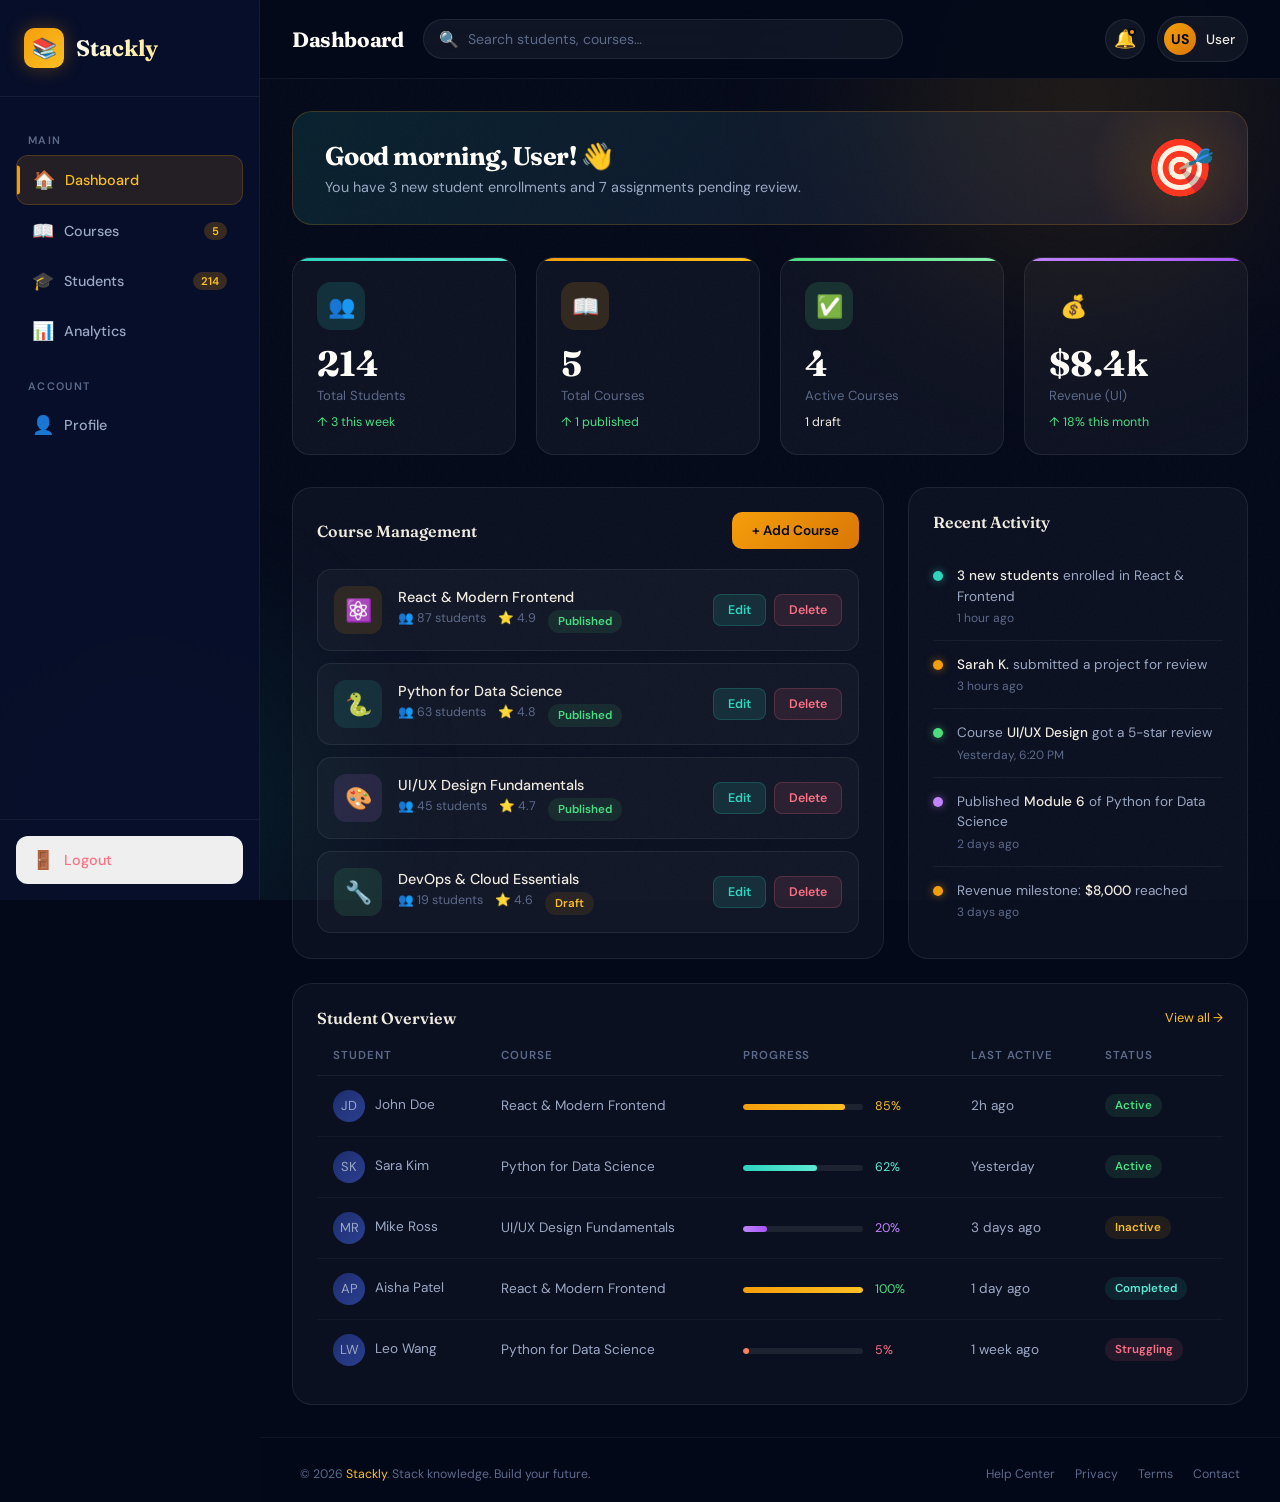
==== dashboard-instructor.html @ 9a988c2f "first commit" ====
<!DOCTYPE html>
<html lang="en">
<head>
  <meta charset="UTF-8" />
  <meta name="viewport" content="width=device-width, initial-scale=1.0" />
  <title>Stackly — Instructor Dashboard</title>
  <link rel="stylesheet" href="style.css" />
</head>
<body>

<div class="blob-container">
  <div class="blob blob-1"></div>
  <div class="blob blob-2"></div>
</div>
<div class="noise-overlay"></div>

<div class="dashboard">

  <div class="sidebar-overlay" id="sidebarOverlay"></div>

  <!-- Sidebar -->
  <aside class="sidebar" id="sidebar">
    <div class="sidebar-brand">
      <div class="sidebar-logo">📚</div>
      <span class="sidebar-brand-name">Stackly</span>
    </div>

    <nav class="sidebar-nav">
      <div class="nav-section-label">Main</div>
      <div class="nav-item active" data-section="overview">
        <span class="nav-icon">🏠</span>
        Dashboard
      </div>
      <div class="nav-item" data-section="courses">
        <span class="nav-icon">📖</span>
        Courses
        <span class="nav-badge">5</span>
      </div>
      <div class="nav-item" data-section="students">
        <span class="nav-icon">🎓</span>
        Students
        <span class="nav-badge">214</span>
      </div>
      <div class="nav-item" data-section="analytics">
        <span class="nav-icon">📊</span>
        Analytics
      </div>

      <div class="nav-section-label" style="margin-top:24px;">Account</div>
      <div class="nav-item" data-section="profile">
        <span class="nav-icon">👤</span>
        Profile
      </div>
    </nav>

    <div class="sidebar-footer">
      <button class="nav-logout" id="logoutBtn">
        <span class="nav-icon">🚪</span>
        Logout
      </button>
    </div>
  </aside>

  <!-- Main Content -->
  <div class="main-content">

    <!-- Top Bar -->
    <header class="topbar">
      <button class="hamburger" id="hamburger" aria-label="Toggle sidebar">
        <span></span><span></span><span></span>
      </button>
      <h1 class="topbar-title" id="pageTitle">Dashboard</h1>
      <div class="search-bar">
        <span class="search-icon">🔍</span>
        <input type="text" placeholder="Search students, courses…" />
      </div>
      <div class="topbar-actions">
        <button class="notif-btn" title="Notifications">
          🔔
          <span class="notif-dot"></span>
        </button>
        <div class="user-chip">
          <div class="user-avatar" id="userAvatarTop">DR</div>
          <span class="user-name" id="userNameTop">Dr. Rivera</span>
        </div>
      </div>
    </header>

    <!-- ================================================
         OVERVIEW SECTION
         ================================================ -->
    <main class="page-content" id="sectionOverview">

      <div class="welcome-banner fade-in-up" style="background: linear-gradient(135deg,rgba(45,212,191,.12),rgba(192,132,252,.08));">
        <div class="welcome-text">
          <h2 id="welcomeHeading">Welcome back, Dr. Rivera! 🧑‍🏫</h2>
          <p>You have 3 new student enrollments and 7 assignments pending review.</p>
        </div>
        <div class="welcome-emoji">🎯</div>
      </div>

      <div class="stats-grid">
        <div class="stat-card teal fade-in-up stagger-1">
          <div class="stat-icon">👥</div>
          <div class="stat-value">214</div>
          <div class="stat-label">Total Students</div>
          <div class="stat-delta delta-up">↑ 3 this week</div>
        </div>
        <div class="stat-card amber fade-in-up stagger-2">
          <div class="stat-icon">📖</div>
          <div class="stat-value">5</div>
          <div class="stat-label">Total Courses</div>
          <div class="stat-delta delta-up">↑ 1 published</div>
        </div>
        <div class="stat-card green fade-in-up stagger-3">
          <div class="stat-icon">✅</div>
          <div class="stat-value">4</div>
          <div class="stat-label">Active Courses</div>
          <div class="stat-delta">1 draft</div>
        </div>
        <div class="stat-card purple fade-in-up stagger-4">
          <div class="stat-icon">💰</div>
          <div class="stat-value">$8.4k</div>
          <div class="stat-label">Revenue (UI)</div>
          <div class="stat-delta delta-up">↑ 18% this month</div>
        </div>
      </div>

      <!-- Course Management + Activity -->
      <div class="section-grid">
        <div class="card fade-in-up stagger-2">
          <div class="card-header">
            <span class="card-title">Course Management</span>
            <button class="btn-add-course" onclick="showToast('Course creator would open here!')">
              + Add Course
            </button>
          </div>
          <div class="course-mgmt-list">
            <div class="course-mgmt-item">
              <div class="course-thumb" style="background:rgba(245,158,11,.12);width:48px;height:48px;border-radius:12px;display:flex;align-items:center;justify-content:center;font-size:22px;flex-shrink:0;">⚛️</div>
              <div class="course-mgmt-info">
                <div class="course-mgmt-name">React & Modern Frontend</div>
                <div class="course-mgmt-meta">
                  <span>👥 87 students</span>
                  <span>⭐ 4.9</span>
                  <span><span class="status-badge badge-green">Published</span></span>
                </div>
              </div>
              <div class="course-mgmt-actions">
                <button class="btn-sm btn-edit" onclick="showToast('Editing React & Modern Frontend…')">Edit</button>
                <button class="btn-sm btn-delete" onclick="showToast('Delete confirmation would appear here.')">Delete</button>
              </div>
            </div>
            <div class="course-mgmt-item">
              <div class="course-thumb" style="background:rgba(45,212,191,.12);width:48px;height:48px;border-radius:12px;display:flex;align-items:center;justify-content:center;font-size:22px;flex-shrink:0;">🐍</div>
              <div class="course-mgmt-info">
                <div class="course-mgmt-name">Python for Data Science</div>
                <div class="course-mgmt-meta">
                  <span>👥 63 students</span>
                  <span>⭐ 4.8</span>
                  <span><span class="status-badge badge-green">Published</span></span>
                </div>
              </div>
              <div class="course-mgmt-actions">
                <button class="btn-sm btn-edit" onclick="showToast('Editing Python for Data Science…')">Edit</button>
                <button class="btn-sm btn-delete" onclick="showToast('Delete confirmation would appear here.')">Delete</button>
              </div>
            </div>
            <div class="course-mgmt-item">
              <div class="course-thumb" style="background:rgba(192,132,252,.12);width:48px;height:48px;border-radius:12px;display:flex;align-items:center;justify-content:center;font-size:22px;flex-shrink:0;">🎨</div>
              <div class="course-mgmt-info">
                <div class="course-mgmt-name">UI/UX Design Fundamentals</div>
                <div class="course-mgmt-meta">
                  <span>👥 45 students</span>
                  <span>⭐ 4.7</span>
                  <span><span class="status-badge badge-green">Published</span></span>
                </div>
              </div>
              <div class="course-mgmt-actions">
                <button class="btn-sm btn-edit" onclick="showToast('Editing UI/UX Design Fundamentals…')">Edit</button>
                <button class="btn-sm btn-delete" onclick="showToast('Delete confirmation would appear here.')">Delete</button>
              </div>
            </div>
            <div class="course-mgmt-item">
              <div class="course-thumb" style="background:rgba(74,222,128,.12);width:48px;height:48px;border-radius:12px;display:flex;align-items:center;justify-content:center;font-size:22px;flex-shrink:0;">🔧</div>
              <div class="course-mgmt-info">
                <div class="course-mgmt-name">DevOps & Cloud Essentials</div>
                <div class="course-mgmt-meta">
                  <span>👥 19 students</span>
                  <span>⭐ 4.6</span>
                  <span><span class="status-badge badge-amber">Draft</span></span>
                </div>
              </div>
              <div class="course-mgmt-actions">
                <button class="btn-sm btn-edit" onclick="showToast('Editing DevOps & Cloud Essentials…')">Edit</button>
                <button class="btn-sm btn-delete" onclick="showToast('Delete confirmation would appear here.')">Delete</button>
              </div>
            </div>
          </div>
        </div>

        <!-- Activity -->
        <div class="card fade-in-up stagger-3">
          <div class="card-header"><span class="card-title">Recent Activity</span></div>
          <div class="activity-list">
            <div class="activity-item">
              <div class="activity-dot dot-teal"></div>
              <div class="activity-body">
                <div class="activity-text"><strong>3 new students</strong> enrolled in React & Frontend</div>
                <div class="activity-time">1 hour ago</div>
              </div>
            </div>
            <div class="activity-item">
              <div class="activity-dot dot-amber"></div>
              <div class="activity-body">
                <div class="activity-text"><strong>Sarah K.</strong> submitted a project for review</div>
                <div class="activity-time">3 hours ago</div>
              </div>
            </div>
            <div class="activity-item">
              <div class="activity-dot dot-green"></div>
              <div class="activity-body">
                <div class="activity-text">Course <strong>UI/UX Design</strong> got a 5-star review</div>
                <div class="activity-time">Yesterday, 6:20 PM</div>
              </div>
            </div>
            <div class="activity-item">
              <div class="activity-dot dot-purple"></div>
              <div class="activity-body">
                <div class="activity-text">Published <strong>Module 6</strong> of Python for Data Science</div>
                <div class="activity-time">2 days ago</div>
              </div>
            </div>
            <div class="activity-item">
              <div class="activity-dot dot-amber"></div>
              <div class="activity-body">
                <div class="activity-text">Revenue milestone: <strong>$8,000</strong> reached</div>
                <div class="activity-time">3 days ago</div>
              </div>
            </div>
          </div>
        </div>
      </div>

      <!-- Student Overview -->
      <div class="card fade-in-up stagger-4">
        <div class="card-header">
          <span class="card-title">Student Overview</span>
          <span class="card-action" onclick="switchSection('students')">View all →</span>
        </div>
        <table class="data-table">
          <thead>
            <tr>
              <th>Student</th>
              <th>Course</th>
              <th>Progress</th>
              <th>Last Active</th>
              <th>Status</th>
            </tr>
          </thead>
          <tbody>
            <tr>
              <td><span class="student-avatar">JD</span>John Doe</td>
              <td>React & Modern Frontend</td>
              <td>
                <div class="progress-track" style="width:120px;height:6px;display:inline-block;vertical-align:middle;">
                  <div class="progress-fill fill-amber" style="width:85%"></div>
                </div>
                <span style="margin-left:8px;font-size:.78rem;color:var(--amber-300)">85%</span>
              </td>
              <td>2h ago</td>
              <td><span class="status-badge badge-green">Active</span></td>
            </tr>
            <tr>
              <td><span class="student-avatar">SK</span>Sara Kim</td>
              <td>Python for Data Science</td>
              <td>
                <div class="progress-track" style="width:120px;height:6px;display:inline-block;vertical-align:middle;">
                  <div class="progress-fill fill-teal" style="width:62%"></div>
                </div>
                <span style="margin-left:8px;font-size:.78rem;color:var(--teal-300)">62%</span>
              </td>
              <td>Yesterday</td>
              <td><span class="status-badge badge-green">Active</span></td>
            </tr>
            <tr>
              <td><span class="student-avatar">MR</span>Mike Ross</td>
              <td>UI/UX Design Fundamentals</td>
              <td>
                <div class="progress-track" style="width:120px;height:6px;display:inline-block;vertical-align:middle;">
                  <div class="progress-fill fill-purple" style="width:20%"></div>
                </div>
                <span style="margin-left:8px;font-size:.78rem;color:var(--purple-400)">20%</span>
              </td>
              <td>3 days ago</td>
              <td><span class="status-badge badge-amber">Inactive</span></td>
            </tr>
            <tr>
              <td><span class="student-avatar">AP</span>Aisha Patel</td>
              <td>React & Modern Frontend</td>
              <td>
                <div class="progress-track" style="width:120px;height:6px;display:inline-block;vertical-align:middle;">
                  <div class="progress-fill fill-amber" style="width:100%"></div>
                </div>
                <span style="margin-left:8px;font-size:.78rem;color:var(--green-400)">100%</span>
              </td>
              <td>1 day ago</td>
              <td><span class="status-badge badge-teal">Completed</span></td>
            </tr>
            <tr>
              <td><span class="student-avatar">LW</span>Leo Wang</td>
              <td>Python for Data Science</td>
              <td>
                <div class="progress-track" style="width:120px;height:6px;display:inline-block;vertical-align:middle;">
                  <div class="progress-fill fill-rose" style="width:5%"></div>
                </div>
                <span style="margin-left:8px;font-size:.78rem;color:var(--rose-400)">5%</span>
              </td>
              <td>1 week ago</td>
              <td><span class="status-badge badge-rose">Struggling</span></td>
            </tr>
          </tbody>
        </table>
      </div>
    </main>

    <!-- ================================================
         COURSES SECTION
         ================================================ -->
    <main class="page-content hidden" id="sectionCourses">
      <div class="welcome-banner fade-in-up">
        <div class="welcome-text">
          <h2>Course Management</h2>
          <p>Create, manage, and track all your published and draft courses.</p>
        </div>
        <button class="btn-add-course" style="flex-shrink:0;" onclick="showToast('Course creator would open here!')">
          + Add Course
        </button>
      </div>

      <div class="card fade-in-up">
        <div class="card-header">
          <span class="card-title">All Courses</span>
          <span class="status-badge badge-teal">5 total</span>
        </div>
        <div class="course-mgmt-list">
          <div class="course-mgmt-item">
            <div class="course-thumb" style="background:rgba(245,158,11,.12);width:52px;height:52px;border-radius:12px;display:flex;align-items:center;justify-content:center;font-size:24px;flex-shrink:0;">⚛️</div>
            <div class="course-mgmt-info">
              <div class="course-mgmt-name">React & Modern Frontend</div>
              <div class="course-mgmt-meta">
                <span>👥 87 students</span>
                <span>📝 10 modules</span>
                <span>⭐ 4.9</span>
                <span><span class="status-badge badge-green">Published</span></span>
              </div>
            </div>
            <div class="course-mgmt-actions">
              <button class="btn-sm btn-edit" onclick="showToast('Editing React & Modern Frontend…')">Edit</button>
              <button class="btn-sm btn-delete" onclick="showToast('Delete confirmation would appear here.')">Delete</button>
            </div>
          </div>
          <div class="course-mgmt-item">
            <div class="course-thumb" style="background:rgba(45,212,191,.12);width:52px;height:52px;border-radius:12px;display:flex;align-items:center;justify-content:center;font-size:24px;flex-shrink:0;">🐍</div>
            <div class="course-mgmt-info">
              <div class="course-mgmt-name">Python for Data Science</div>
              <div class="course-mgmt-meta">
                <span>👥 63 students</span>
                <span>📝 12 modules</span>
                <span>⭐ 4.8</span>
                <span><span class="status-badge badge-green">Published</span></span>
              </div>
            </div>
            <div class="course-mgmt-actions">
              <button class="btn-sm btn-edit" onclick="showToast('Editing Python for Data Science…')">Edit</button>
              <button class="btn-sm btn-delete" onclick="showToast('Delete confirmation would appear here.')">Delete</button>
            </div>
          </div>
          <div class="course-mgmt-item">
            <div class="course-thumb" style="background:rgba(192,132,252,.12);width:52px;height:52px;border-radius:12px;display:flex;align-items:center;justify-content:center;font-size:24px;flex-shrink:0;">🎨</div>
            <div class="course-mgmt-info">
              <div class="course-mgmt-name">UI/UX Design Fundamentals</div>
              <div class="course-mgmt-meta">
                <span>👥 45 students</span>
                <span>📝 8 modules</span>
                <span>⭐ 4.7</span>
                <span><span class="status-badge badge-green">Published</span></span>
              </div>
            </div>
            <div class="course-mgmt-actions">
              <button class="btn-sm btn-edit" onclick="showToast('Editing UI/UX Design Fundamentals…')">Edit</button>
              <button class="btn-sm btn-delete" onclick="showToast('Delete confirmation would appear here.')">Delete</button>
            </div>
          </div>
          <div class="course-mgmt-item">
            <div class="course-thumb" style="background:rgba(74,222,128,.12);width:52px;height:52px;border-radius:12px;display:flex;align-items:center;justify-content:center;font-size:24px;flex-shrink:0;">🔧</div>
            <div class="course-mgmt-info">
              <div class="course-mgmt-name">DevOps & Cloud Essentials</div>
              <div class="course-mgmt-meta">
                <span>👥 19 students</span>
                <span>📝 9 modules</span>
                <span>⭐ 4.6</span>
                <span><span class="status-badge badge-amber">Draft</span></span>
              </div>
            </div>
            <div class="course-mgmt-actions">
              <button class="btn-sm btn-edit" onclick="showToast('Editing DevOps & Cloud Essentials…')">Edit</button>
              <button class="btn-sm btn-delete" onclick="showToast('Delete confirmation would appear here.')">Delete</button>
            </div>
          </div>
          <div class="course-mgmt-item">
            <div class="course-thumb" style="background:rgba(251,113,133,.12);width:52px;height:52px;border-radius:12px;display:flex;align-items:center;justify-content:center;font-size:24px;flex-shrink:0;">🧠</div>
            <div class="course-mgmt-info">
              <div class="course-mgmt-name">Machine Learning A–Z</div>
              <div class="course-mgmt-meta">
                <span>👥 0 students</span>
                <span>📝 0/15 modules</span>
                <span>⭐ —</span>
                <span><span class="status-badge badge-rose">Draft</span></span>
              </div>
            </div>
            <div class="course-mgmt-actions">
              <button class="btn-sm btn-edit" onclick="showToast('Editing Machine Learning A–Z…')">Edit</button>
              <button class="btn-sm btn-delete" onclick="showToast('Delete confirmation would appear here.')">Delete</button>
            </div>
          </div>
        </div>
      </div>
    </main>

    <!-- ================================================
         STUDENTS SECTION
         ================================================ -->
    <main class="page-content hidden" id="sectionStudents">
      <div class="welcome-banner fade-in-up" style="background: linear-gradient(135deg,rgba(45,212,191,.12),rgba(74,222,128,.08));">
        <div class="welcome-text">
          <h2>Students</h2>
          <p>214 students enrolled across your 5 courses. 3 new this week.</p>
        </div>
        <div class="welcome-emoji">🎓</div>
      </div>

      <div class="stats-grid" style="margin-bottom:24px;">
        <div class="stat-card teal fade-in-up stagger-1">
          <div class="stat-icon">👥</div>
          <div class="stat-value">214</div>
          <div class="stat-label">Total Enrolled</div>
        </div>
        <div class="stat-card green fade-in-up stagger-2">
          <div class="stat-icon">✅</div>
          <div class="stat-value">38</div>
          <div class="stat-label">Completed a Course</div>
        </div>
        <div class="stat-card amber fade-in-up stagger-3">
          <div class="stat-icon">⚡</div>
          <div class="stat-value">156</div>
          <div class="stat-label">Active This Week</div>
        </div>
        <div class="stat-card purple fade-in-up stagger-4">
          <div class="stat-icon">⚠️</div>
          <div class="stat-value">20</div>
          <div class="stat-label">Need Attention</div>
        </div>
      </div>

      <div class="card fade-in-up">
        <div class="card-header">
          <span class="card-title">All Students</span>
          <input type="text" placeholder="🔍 Search students…" style="padding:8px 14px;background:rgba(255,255,255,.05);border:1px solid rgba(255,255,255,.08);border-radius:50px;color:var(--text-primary);font-size:.82rem;outline:none;width:200px;" />
        </div>
        <table class="data-table">
          <thead>
            <tr>
              <th>Name</th>
              <th>Email</th>
              <th>Course</th>
              <th>Progress</th>
              <th>Last Active</th>
              <th>Status</th>
            </tr>
          </thead>
          <tbody>
            <tr><td><span class="student-avatar">JD</span>John Doe</td><td style="color:var(--text-muted)">john@email.com</td><td>React & Frontend</td><td><div class="progress-track" style="width:100px;height:5px;display:inline-block;vertical-align:middle;"><div class="progress-fill fill-amber" style="width:85%"></div></div> <span style="color:var(--amber-300);font-size:.78rem">85%</span></td><td>2h ago</td><td><span class="status-badge badge-green">Active</span></td></tr>
            <tr><td><span class="student-avatar">SK</span>Sara Kim</td><td style="color:var(--text-muted)">sara@email.com</td><td>Python DS</td><td><div class="progress-track" style="width:100px;height:5px;display:inline-block;vertical-align:middle;"><div class="progress-fill fill-teal" style="width:62%"></div></div> <span style="color:var(--teal-300);font-size:.78rem">62%</span></td><td>Yesterday</td><td><span class="status-badge badge-green">Active</span></td></tr>
            <tr><td><span class="student-avatar">MR</span>Mike Ross</td><td style="color:var(--text-muted)">mike@email.com</td><td>UI/UX Design</td><td><div class="progress-track" style="width:100px;height:5px;display:inline-block;vertical-align:middle;"><div class="progress-fill fill-purple" style="width:20%"></div></div> <span style="color:var(--purple-400);font-size:.78rem">20%</span></td><td>3 days ago</td><td><span class="status-badge badge-amber">Inactive</span></td></tr>
            <tr><td><span class="student-avatar">AP</span>Aisha Patel</td><td style="color:var(--text-muted)">aisha@email.com</td><td>React & Frontend</td><td><div class="progress-track" style="width:100px;height:5px;display:inline-block;vertical-align:middle;"><div class="progress-fill fill-amber" style="width:100%"></div></div> <span style="color:var(--green-400);font-size:.78rem">100%</span></td><td>1 day ago</td><td><span class="status-badge badge-teal">Completed</span></td></tr>
            <tr><td><span class="student-avatar">LW</span>Leo Wang</td><td style="color:var(--text-muted)">leo@email.com</td><td>Python DS</td><td><div class="progress-track" style="width:100px;height:5px;display:inline-block;vertical-align:middle;"><div class="progress-fill fill-rose" style="width:5%"></div></div> <span style="color:var(--rose-400);font-size:.78rem">5%</span></td><td>1 week ago</td><td><span class="status-badge badge-rose">Struggling</span></td></tr>
            <tr><td><span class="student-avatar">FN</span>Fatima N.</td><td style="color:var(--text-muted)">fatima@email.com</td><td>UI/UX Design</td><td><div class="progress-track" style="width:100px;height:5px;display:inline-block;vertical-align:middle;"><div class="progress-fill fill-purple" style="width:75%"></div></div> <span style="color:var(--purple-400);font-size:.78rem">75%</span></td><td>5h ago</td><td><span class="status-badge badge-green">Active</span></td></tr>
            <tr><td><span class="student-avatar">CB</span>Carlos B.</td><td style="color:var(--text-muted)">carlos@email.com</td><td>React & Frontend</td><td><div class="progress-track" style="width:100px;height:5px;display:inline-block;vertical-align:middle;"><div class="progress-fill fill-amber" style="width:48%"></div></div> <span style="color:var(--amber-300);font-size:.78rem">48%</span></td><td>2 days ago</td><td><span class="status-badge badge-amber">Inactive</span></td></tr>
          </tbody>
        </table>
      </div>
    </main>

    <!-- ================================================
         ANALYTICS SECTION
         ================================================ -->
    <main class="page-content hidden" id="sectionAnalytics">
      <div class="welcome-banner fade-in-up" style="background: linear-gradient(135deg,rgba(192,132,252,.12),rgba(245,158,11,.08));">
        <div class="welcome-text">
          <h2>Analytics</h2>
          <p>Track your platform performance, revenue, and engagement metrics.</p>
        </div>
        <div class="welcome-emoji">📊</div>
      </div>

      <div class="stats-grid" style="margin-bottom:24px;">
        <div class="stat-card purple fade-in-up stagger-1">
          <div class="stat-icon">💰</div>
          <div class="stat-value">$8.4k</div>
          <div class="stat-label">Total Revenue</div>
          <div class="stat-delta delta-up">↑ 18% MoM</div>
        </div>
        <div class="stat-card amber fade-in-up stagger-2">
          <div class="stat-icon">📈</div>
          <div class="stat-value">73%</div>
          <div class="stat-label">Completion Rate</div>
          <div class="stat-delta delta-up">↑ 5% vs last month</div>
        </div>
        <div class="stat-card teal fade-in-up stagger-3">
          <div class="stat-icon">⭐</div>
          <div class="stat-value">4.8</div>
          <div class="stat-label">Avg. Rating</div>
          <div class="stat-delta delta-up">↑ 0.2 points</div>
        </div>
        <div class="stat-card green fade-in-up stagger-4">
          <div class="stat-icon">🔁</div>
          <div class="stat-value">68%</div>
          <div class="stat-label">Retention Rate</div>
          <div class="stat-delta delta-up">Industry avg: 55%</div>
        </div>
      </div>

      <div class="section-grid fade-in-up stagger-2">
        <div class="card">
          <div class="card-header"><span class="card-title">Monthly Enrollments</span></div>
          <div class="chart-area" style="margin-bottom:30px;">
            <div class="chart-bar" style="height:40%;background:linear-gradient(to top,var(--amber-400),var(--amber-300));"><span class="chart-bar-label">Jan</span></div>
            <div class="chart-bar" style="height:55%;background:linear-gradient(to top,var(--teal-400),var(--teal-300));"><span class="chart-bar-label">Feb</span></div>
            <div class="chart-bar" style="height:35%;background:linear-gradient(to top,var(--amber-400),var(--amber-300));"><span class="chart-bar-label">Mar</span></div>
            <div class="chart-bar" style="height:70%;background:linear-gradient(to top,var(--purple-400),#a855f7);"><span class="chart-bar-label">Apr</span></div>
            <div class="chart-bar" style="height:80%;background:linear-gradient(to top,var(--green-400),#86efac);"><span class="chart-bar-label">May</span></div>
            <div class="chart-bar" style="height:100%;background:linear-gradient(to top,var(--amber-400),var(--amber-300));"><span class="chart-bar-label">Jun</span></div>
          </div>
        </div>

        <div class="card">
          <div class="card-header"><span class="card-title">Revenue by Course</span></div>
          <div style="display:flex;flex-direction:column;gap:14px;margin-top:4px;">
            <div>
              <div style="display:flex;justify-content:space-between;margin-bottom:5px;font-size:.82rem;">
                <span style="color:var(--text-secondary)">⚛️ React & Frontend</span>
                <span style="color:var(--amber-300)">$3,200</span>
              </div>
              <div class="progress-track" style="height:8px;"><div class="progress-fill fill-amber" style="width:82%"></div></div>
            </div>
            <div>
              <div style="display:flex;justify-content:space-between;margin-bottom:5px;font-size:.82rem;">
                <span style="color:var(--text-secondary)">🐍 Python DS</span>
                <span style="color:var(--teal-300)">$2,400</span>
              </div>
              <div class="progress-track" style="height:8px;"><div class="progress-fill fill-teal" style="width:62%"></div></div>
            </div>
            <div>
              <div style="display:flex;justify-content:space-between;margin-bottom:5px;font-size:.82rem;">
                <span style="color:var(--text-secondary)">🎨 UI/UX Design</span>
                <span style="color:var(--purple-400)">$1,700</span>
              </div>
              <div class="progress-track" style="height:8px;"><div class="progress-fill fill-purple" style="width:44%"></div></div>
            </div>
            <div>
              <div style="display:flex;justify-content:space-between;margin-bottom:5px;font-size:.82rem;">
                <span style="color:var(--text-secondary)">🔧 DevOps</span>
                <span style="color:var(--green-400)">$1,100</span>
              </div>
              <div class="progress-track" style="height:8px;"><div class="progress-fill fill-green" style="width:28%"></div></div>
            </div>
          </div>
        </div>
      </div>

      <!-- Ratings & Reviews -->
      <div class="card fade-in-up stagger-3">
        <div class="card-header"><span class="card-title">Course Ratings</span></div>
        <div style="display:grid;grid-template-columns:repeat(auto-fill,minmax(200px,1fr));gap:16px;">
          <div style="background:rgba(255,255,255,.04);border-radius:14px;padding:16px;text-align:center;">
            <div style="font-size:2rem;margin-bottom:4px;">⚛️</div>
            <div style="font-size:.85rem;color:var(--text-primary);margin-bottom:4px;">React & Frontend</div>
            <div style="font-size:1.4rem;font-weight:700;color:var(--amber-300);">4.9 ⭐</div>
            <div style="font-size:.75rem;color:var(--text-muted);">87 reviews</div>
          </div>
          <div style="background:rgba(255,255,255,.04);border-radius:14px;padding:16px;text-align:center;">
            <div style="font-size:2rem;margin-bottom:4px;">🐍</div>
            <div style="font-size:.85rem;color:var(--text-primary);margin-bottom:4px;">Python DS</div>
            <div style="font-size:1.4rem;font-weight:700;color:var(--teal-300);">4.8 ⭐</div>
            <div style="font-size:.75rem;color:var(--text-muted);">63 reviews</div>
          </div>
          <div style="background:rgba(255,255,255,.04);border-radius:14px;padding:16px;text-align:center;">
            <div style="font-size:2rem;margin-bottom:4px;">🎨</div>
            <div style="font-size:.85rem;color:var(--text-primary);margin-bottom:4px;">UI/UX Design</div>
            <div style="font-size:1.4rem;font-weight:700;color:var(--purple-400);">4.7 ⭐</div>
            <div style="font-size:.75rem;color:var(--text-muted);">45 reviews</div>
          </div>
          <div style="background:rgba(255,255,255,.04);border-radius:14px;padding:16px;text-align:center;">
            <div style="font-size:2rem;margin-bottom:4px;">🔧</div>
            <div style="font-size:.85rem;color:var(--text-primary);margin-bottom:4px;">DevOps</div>
            <div style="font-size:1.4rem;font-weight:700;color:var(--green-400);">4.6 ⭐</div>
            <div style="font-size:.75rem;color:var(--text-muted);">19 reviews</div>
          </div>
        </div>
      </div>
    </main>

    <!-- ================================================
         PROFILE SECTION
         ================================================ -->
    <main class="page-content hidden" id="sectionProfile">
      <div class="welcome-banner fade-in-up">
        <div class="welcome-text">
          <h2>Instructor Profile</h2>
          <p>Manage your public profile, bio, and teaching preferences.</p>
        </div>
        <div class="welcome-emoji">🧑‍🏫</div>
      </div>

      <div class="section-grid fade-in-up">
        <div class="card">
          <div class="card-header"><span class="card-title">Personal Information</span></div>
          <div style="display:flex;flex-direction:column;gap:16px;">
            <div style="display:flex;align-items:center;gap:20px;margin-bottom:16px;">
              <div style="width:80px;height:80px;border-radius:50%;background:linear-gradient(135deg,var(--teal-400),var(--teal-300));display:flex;align-items:center;justify-content:center;font-size:2rem;color:var(--navy-950);font-weight:700;" id="profileAvatarLarge">DR</div>
              <div>
                <div style="font-size:1.2rem;font-weight:600;color:var(--text-primary);" id="profileFullName">Dr. Alex Rivera</div>
                <div style="font-size:.85rem;color:var(--text-muted);">Instructor · 5 courses · 214 students</div>
              </div>
            </div>
            <div class="form-group">
              <label class="form-label">Full Name</label>
              <span class="input-icon">👤</span>
              <input class="form-control" type="text" id="profileNameInput" value="Dr. Alex Rivera" />
            </div>
            <div class="form-group">
              <label class="form-label">Email</label>
              <span class="input-icon">✉️</span>
              <input class="form-control" type="email" id="profileEmailInput" value="alex@stackly.com" />
            </div>
            <div class="form-group">
              <label class="form-label">Title / Specialty</label>
              <span class="input-icon">🎓</span>
              <input class="form-control" type="text" placeholder="e.g. Senior Frontend Engineer" value="Full-Stack Engineer & Educator" />
            </div>
            <button class="btn-primary" style="width:auto;padding:12px 28px;" onclick="showToast('Profile saved!')">Save Changes</button>
          </div>
        </div>

        <div class="card">
          <div class="card-header"><span class="card-title">Instructor Stats</span></div>
          <div style="display:flex;flex-direction:column;gap:14px;">
            <div style="display:flex;justify-content:space-between;padding:12px;background:rgba(255,255,255,.04);border-radius:10px;">
              <span style="color:var(--text-secondary);font-size:.88rem;">Total Students</span>
              <span style="font-weight:600;color:var(--teal-300);">214</span>
            </div>
            <div style="display:flex;justify-content:space-between;padding:12px;background:rgba(255,255,255,.04);border-radius:10px;">
              <span style="color:var(--text-secondary);font-size:.88rem;">Published Courses</span>
              <span style="font-weight:600;color:var(--amber-300);">4</span>
            </div>
            <div style="display:flex;justify-content:space-between;padding:12px;background:rgba(255,255,255,.04);border-radius:10px;">
              <span style="color:var(--text-secondary);font-size:.88rem;">Total Revenue</span>
              <span style="font-weight:600;color:var(--green-400);">$8,400</span>
            </div>
            <div style="display:flex;justify-content:space-between;padding:12px;background:rgba(255,255,255,.04);border-radius:10px;">
              <span style="color:var(--text-secondary);font-size:.88rem;">Avg. Course Rating</span>
              <span style="font-weight:600;color:var(--amber-300);">⭐ 4.8</span>
            </div>
            <div style="display:flex;justify-content:space-between;padding:12px;background:rgba(255,255,255,.04);border-radius:10px;">
              <span style="color:var(--text-secondary);font-size:.88rem;">Completions</span>
              <span style="font-weight:600;color:var(--purple-400);">38 students</span>
            </div>
          </div>
        </div>
      </div>
    </main>

    <!-- Dashboard Footer -->
    <footer class="dashboard-footer">
      <div class="dashboard-footer-inner">
        <div class="dashboard-footer-copy">© 2026 <span>Stackly</span>. Stack knowledge. Build your future.</div>
        <div class="dashboard-footer-links">
          <a href="#">Help Center</a>
          <a href="#">Privacy</a>
          <a href="#">Terms</a>
          <a href="#">Contact</a>
        </div>
      </div>
    </footer>

  </div><!-- /main-content -->
</div><!-- /dashboard -->

<div class="toast" id="toast">
  <span class="toast-icon">✅</span>
  <span id="toastMsg">Action completed</span>
</div>

<script src="script.js"></script>
</body>
</html>
---- style.css ----
/* ============================================================
   STACKLY E-LEARNING PLATFORM — GLOBAL STYLES
   Aesthetic: Dark academia meets modern tech
   Palette: Deep navy, electric amber, cream white
   ============================================================ */

@import url('https://fonts.googleapis.com/css2?family=Fraunces:ital,opsz,wght@0,9..144,300;0,9..144,700;1,9..144,400&family=DM+Sans:ital,opsz,wght@0,9..40,300;0,9..40,400;0,9..40,500;0,9..40,600;1,9..40,300&display=swap');

:root {
  /* Core palette */
  --navy-950: #04091a;
  --navy-900: #080f2b;
  --navy-800: #0d1740;
  --navy-700: #162054;
  --navy-600: #1e2d6e;
  --navy-500: #2a3f8f;
  --amber-400: #f59e0b;
  --amber-300: #fbbf24;
  --amber-200: #fde68a;
  --amber-100: #fef3c7;
  --cream-100: #fefdf8;
  --cream-200: #f5f0e8;
  --cream-300: #e8dfc8;
  --teal-400: #2dd4bf;
  --teal-300: #5eead4;
  --rose-400: #fb7185;
  --green-400: #4ade80;
  --purple-400: #c084fc;

  /* Glass */
  --glass-bg: rgba(255, 255, 255, 0.05);
  --glass-border: rgba(255, 255, 255, 0.1);
  --glass-shadow: 0 8px 32px rgba(0, 0, 0, 0.4);

  /* Text */
  --text-primary: #f0ebe0;
  --text-secondary: #9ba8c4;
  --text-muted: #5c6a8a;

  /* Sidebar */
  --sidebar-w: 260px;

  /* Transitions */
  --ease-out: cubic-bezier(0.16, 1, 0.3, 1);
  --ease-in: cubic-bezier(0.7, 0, 0.84, 0);
}

*, *::before, *::after {
  margin: 0;
  padding: 0;
  box-sizing: border-box;
}

html {
  font-size: 16px;
  scroll-behavior: smooth;
}

body {
  font-family: 'DM Sans', sans-serif;
  background: var(--navy-950);
  color: var(--text-primary);
  min-height: 100vh;
  overflow-x: hidden;
  -webkit-font-smoothing: antialiased;
}

h1, h2, h3, h4 {
  font-family: 'Fraunces', serif;
  font-weight: 700;
  letter-spacing: -0.02em;
}

a {
  text-decoration: none;
  color: inherit;
}

button {
  cursor: pointer;
  font-family: 'DM Sans', sans-serif;
  border: none;
  outline: none;
}

input, select, textarea {
  font-family: 'DM Sans', sans-serif;
  outline: none;
  border: none;
}

/* ============================================================
   SCROLLBAR
   ============================================================ */
::-webkit-scrollbar { width: 6px; }
::-webkit-scrollbar-track { background: var(--navy-900); }
::-webkit-scrollbar-thumb { background: var(--navy-600); border-radius: 3px; }
::-webkit-scrollbar-thumb:hover { background: var(--navy-500); }

/* ============================================================
   UTILITY CLASSES
   ============================================================ */
.hidden { display: none !important; }
.sr-only { position: absolute; width: 1px; height: 1px; overflow: hidden; clip: rect(0,0,0,0); }

/* ============================================================
   NOISE TEXTURE OVERLAY
   ============================================================ */
.noise-overlay {
  position: fixed;
  inset: 0;
  pointer-events: none;
  z-index: 0;
  opacity: 0.03;
  background-image: url("data:image/svg+xml,%3Csvg viewBox='0 0 256 256' xmlns='http://www.w3.org/2000/svg'%3E%3Cfilter id='noise'%3E%3CfeTurbulence type='fractalNoise' baseFrequency='0.9' numOctaves='4' stitchTiles='stitch'/%3E%3C/filter%3E%3Crect width='100%25' height='100%25' filter='url(%23noise)'/%3E%3C/svg%3E");
  background-repeat: repeat;
  background-size: 128px;
}

/* ============================================================
   ANIMATED BACKGROUND BLOBS
   ============================================================ */
.blob-container {
  position: fixed;
  inset: 0;
  pointer-events: none;
  z-index: 0;
  overflow: hidden;
}

.blob {
  position: absolute;
  border-radius: 50%;
  filter: blur(80px);
  opacity: 0.15;
  animation: blobFloat 20s ease-in-out infinite;
}

.blob-1 {
  width: 600px;
  height: 600px;
  background: radial-gradient(circle, var(--amber-400), transparent 70%);
  top: -200px;
  right: -100px;
  animation-delay: 0s;
}

.blob-2 {
  width: 500px;
  height: 500px;
  background: radial-gradient(circle, var(--teal-400), transparent 70%);
  bottom: -150px;
  left: -100px;
  animation-delay: -7s;
}

.blob-3 {
  width: 400px;
  height: 400px;
  background: radial-gradient(circle, var(--purple-400), transparent 70%);
  top: 40%;
  left: 30%;
  animation-delay: -14s;
}

@keyframes blobFloat {
  0%, 100% { transform: translate(0, 0) scale(1); }
  33% { transform: translate(40px, -40px) scale(1.05); }
  66% { transform: translate(-30px, 30px) scale(0.95); }
}

/* ============================================================
   LOGIN PAGE
   ============================================================ */
.login-page {
  position: relative;
  min-height: 100vh;
  display: flex;
  align-items: stretch;
}

/* Left Panel */
.login-panel-left {
  position: relative;
  flex: 1;
  display: flex;
  flex-direction: column;
  justify-content: center;
  align-items: center;
  padding: 60px 40px;
  background: linear-gradient(135deg, var(--navy-900) 0%, var(--navy-800) 50%, #0e1a3a 100%);
  overflow: hidden;
  min-height: 100vh;
}

.left-decoration {
  position: absolute;
  inset: 0;
  pointer-events: none;
}

.left-decoration::before {
  content: '';
  position: absolute;
  width: 400px;
  height: 400px;
  border: 1px solid rgba(245, 158, 11, 0.15);
  border-radius: 50%;
  top: 50%;
  left: 50%;
  transform: translate(-50%, -50%);
  animation: spinSlow 30s linear infinite;
}

.left-decoration::after {
  content: '';
  position: absolute;
  width: 600px;
  height: 600px;
  border: 1px solid rgba(45, 212, 191, 0.08);
  border-radius: 50%;
  top: 50%;
  left: 50%;
  transform: translate(-50%, -50%);
  animation: spinSlow 45s linear infinite reverse;
}

@keyframes spinSlow {
  from { transform: translate(-50%, -50%) rotate(0deg); }
  to { transform: translate(-50%, -50%) rotate(360deg); }
}

.left-grid {
  position: absolute;
  inset: 0;
  background-image:
    linear-gradient(rgba(245,158,11,0.04) 1px, transparent 1px),
    linear-gradient(90deg, rgba(245,158,11,0.04) 1px, transparent 1px);
  background-size: 60px 60px;
}

.brand-block {
  position: relative;
  z-index: 1;
  text-align: center;
}

.brand-logo {
  display: inline-flex;
  align-items: center;
  gap: 14px;
  margin-bottom: 40px;
}

.logo-icon {
  width: 56px;
  height: 56px;
  background: linear-gradient(135deg, var(--amber-400), var(--amber-300));
  border-radius: 16px;
  display: flex;
  align-items: center;
  justify-content: center;
  font-size: 28px;
  box-shadow: 0 0 30px rgba(245, 158, 11, 0.4);
}

.logo-text {
  font-family: 'Fraunces', serif;
  font-size: 2.4rem;
  font-weight: 700;
  background: linear-gradient(135deg, var(--cream-100), var(--amber-200));
  -webkit-background-clip: text;
  -webkit-text-fill-color: transparent;
  background-clip: text;
  letter-spacing: -0.03em;
}

.brand-tagline {
  font-size: 1.1rem;
  color: var(--text-secondary);
  margin-bottom: 60px;
  font-weight: 300;
  letter-spacing: 0.02em;
}

.feature-list {
  list-style: none;
  display: flex;
  flex-direction: column;
  gap: 20px;
  text-align: left;
  width: 100%;
  max-width: 360px;
}

.feature-item {
  display: flex;
  align-items: center;
  gap: 16px;
  padding: 16px 20px;
  background: rgba(255, 255, 255, 0.04);
  border: 1px solid rgba(255, 255, 255, 0.07);
  border-radius: 14px;
  backdrop-filter: blur(10px);
  transition: all 0.3s var(--ease-out);
}

.feature-item:hover {
  background: rgba(255, 255, 255, 0.07);
  border-color: rgba(245, 158, 11, 0.3);
  transform: translateX(4px);
}

.feature-icon {
  width: 40px;
  height: 40px;
  border-radius: 10px;
  display: flex;
  align-items: center;
  justify-content: center;
  font-size: 18px;
  flex-shrink: 0;
}

.fi-amber { background: rgba(245, 158, 11, 0.15); }
.fi-teal  { background: rgba(45, 212, 191, 0.15); }
.fi-purple{ background: rgba(192, 132, 252, 0.15); }
.fi-green { background: rgba(74, 222, 128, 0.15); }

.feature-text strong {
  display: block;
  font-weight: 500;
  font-size: 0.9rem;
  color: var(--text-primary);
}

.feature-text span {
  font-size: 0.78rem;
  color: var(--text-muted);
}

/* Right Panel */
.login-panel-right {
  position: relative;
  width: 480px;
  flex-shrink: 0;
  display: flex;
  flex-direction: column;
  justify-content: center;
  padding: 60px 48px;
  background: rgba(4, 9, 26, 0.92);
  backdrop-filter: blur(40px);
  border-left: 1px solid rgba(255, 255, 255, 0.06);
  z-index: 1;
}

.login-form-header {
  margin-bottom: 40px;
}

.login-form-header h2 {
  font-size: 2rem;
  color: var(--cream-100);
  margin-bottom: 8px;
}

.login-form-header p {
  color: var(--text-secondary);
  font-size: 0.9rem;
}

/* Form Styles */
.form-group {
  margin-bottom: 20px;
  position: relative;
}

.form-label {
  display: block;
  font-size: 0.8rem;
  font-weight: 500;
  color: var(--text-secondary);
  margin-bottom: 8px;
  text-transform: uppercase;
  letter-spacing: 0.08em;
}

.form-control {
  width: 100%;
  padding: 14px 18px 14px 48px;
  background: rgba(255, 255, 255, 0.05);
  border: 1px solid rgba(255, 255, 255, 0.1);
  border-radius: 12px;
  color: var(--text-primary);
  font-size: 0.95rem;
  transition: all 0.3s var(--ease-out);
}

.form-control:focus {
  background: rgba(255, 255, 255, 0.08);
  border-color: var(--amber-400);
  box-shadow: 0 0 0 3px rgba(245, 158, 11, 0.15);
}

.form-control::placeholder { color: var(--text-muted); }

.form-control.error-field {
  border-color: var(--rose-400);
  box-shadow: 0 0 0 3px rgba(251, 113, 133, 0.15);
}

.input-icon {
  position: absolute;
  left: 16px;
  bottom: 15px;
  font-size: 18px;
  color: var(--text-muted);
  pointer-events: none;
  transition: color 0.3s;
}

.form-group:focus-within .input-icon { color: var(--amber-400); }

/* Select */
select.form-control {
  appearance: none;
  -webkit-appearance: none;
  background-image: url("data:image/svg+xml,%3Csvg xmlns='http://www.w3.org/2000/svg' width='12' height='8' viewBox='0 0 12 8'%3E%3Cpath d='M1 1l5 5 5-5' stroke='%239ba8c4' stroke-width='1.5' fill='none' stroke-linecap='round'/%3E%3C/svg%3E");
  background-repeat: no-repeat;
  background-position: right 16px center;
  cursor: pointer;
}

select.form-control option {
  background: var(--navy-800);
  color: var(--text-primary);
}

/* Error Message */
.error-msg {
  font-size: 0.78rem;
  color: var(--rose-400);
  margin-top: 6px;
  display: none;
  align-items: center;
  gap: 4px;
}

.error-msg.show { display: flex; }

/* Form Actions */
.form-actions {
  display: flex;
  align-items: center;
  justify-content: space-between;
  margin-bottom: 24px;
}

.forgot-link {
  font-size: 0.83rem;
  color: var(--amber-300);
  transition: color 0.2s;
}

.forgot-link:hover { color: var(--amber-200); text-decoration: underline; }

/* Buttons */
.btn-primary {
  width: 100%;
  padding: 15px;
  background: linear-gradient(135deg, var(--amber-400), #d97706);
  border-radius: 12px;
  color: var(--navy-950);
  font-size: 0.95rem;
  font-weight: 600;
  letter-spacing: 0.02em;
  transition: all 0.3s var(--ease-out);
  position: relative;
  overflow: hidden;
}

.btn-primary::before {
  content: '';
  position: absolute;
  top: 0; left: -100%;
  width: 100%; height: 100%;
  background: linear-gradient(90deg, transparent, rgba(255,255,255,0.2), transparent);
  transition: left 0.5s;
}

.btn-primary:hover::before { left: 100%; }
.btn-primary:hover { transform: translateY(-2px); box-shadow: 0 8px 24px rgba(245, 158, 11, 0.4); }
.btn-primary:active { transform: translateY(0); }

.btn-secondary {
  width: 100%;
  padding: 14px;
  background: transparent;
  border: 1px solid rgba(255, 255, 255, 0.15);
  border-radius: 12px;
  color: var(--text-secondary);
  font-size: 0.9rem;
  font-weight: 500;
  margin-top: 12px;
  transition: all 0.3s var(--ease-out);
}

.btn-secondary:hover {
  background: rgba(255, 255, 255, 0.05);
  border-color: rgba(255, 255, 255, 0.25);
  color: var(--text-primary);
}

/* Divider */
.divider {
  display: flex;
  align-items: center;
  gap: 12px;
  margin: 24px 0;
  color: var(--text-muted);
  font-size: 0.8rem;
}

.divider::before, .divider::after {
  content: '';
  flex: 1;
  height: 1px;
  background: rgba(255, 255, 255, 0.08);
}

/* ============================================================
   MODAL
   ============================================================ */
.modal-overlay {
  position: fixed;
  inset: 0;
  background: rgba(4, 9, 26, 0.85);
  backdrop-filter: blur(12px);
  z-index: 1000;
  display: flex;
  align-items: center;
  justify-content: center;
  padding: 20px;
  opacity: 0;
  pointer-events: none;
  transition: opacity 0.3s var(--ease-out);
}

.modal-overlay.active {
  opacity: 1;
  pointer-events: all;
}

.modal-box {
  background: var(--navy-800);
  border: 1px solid rgba(255, 255, 255, 0.1);
  border-radius: 24px;
  padding: 40px;
  width: 100%;
  max-width: 480px;
  max-height: 90vh;
  overflow-y: auto;
  transform: translateY(20px) scale(0.98);
  transition: transform 0.3s var(--ease-out);
  position: relative;
}

.modal-overlay.active .modal-box {
  transform: translateY(0) scale(1);
}

.modal-close {
  position: absolute;
  top: 20px;
  right: 20px;
  width: 36px;
  height: 36px;
  border-radius: 50%;
  background: rgba(255,255,255,0.07);
  color: var(--text-secondary);
  font-size: 18px;
  display: flex;
  align-items: center;
  justify-content: center;
  transition: all 0.2s;
}

.modal-close:hover { background: rgba(255,255,255,0.12); color: var(--text-primary); }

.modal-header {
  margin-bottom: 32px;
}

.modal-header h3 {
  font-size: 1.6rem;
  color: var(--cream-100);
  margin-bottom: 6px;
}

.modal-header p {
  font-size: 0.88rem;
  color: var(--text-secondary);
}

/* Success Animation */
.success-anim {
  display: none;
  flex-direction: column;
  align-items: center;
  justify-content: center;
  padding: 40px 0;
  text-align: center;
}

.success-anim.show { display: flex; }

.success-circle {
  width: 80px;
  height: 80px;
  border-radius: 50%;
  background: linear-gradient(135deg, var(--teal-400), var(--green-400));
  display: flex;
  align-items: center;
  justify-content: center;
  font-size: 36px;
  margin-bottom: 20px;
  animation: successPop 0.5s var(--ease-out) both;
}

@keyframes successPop {
  0% { transform: scale(0); opacity: 0; }
  70% { transform: scale(1.15); }
  100% { transform: scale(1); opacity: 1; }
}

.success-anim h4 { font-size: 1.4rem; margin-bottom: 8px; color: var(--cream-100); }
.success-anim p { color: var(--text-secondary); font-size: 0.88rem; margin-bottom: 24px; }

/* ============================================================
   404 PAGE
   ============================================================ */
.page-404 {
  position: relative;
  min-height: 100vh;
  display: flex;
  align-items: center;
  justify-content: center;
  overflow: hidden;
  background: var(--navy-950);
}

.error-content {
  position: relative;
  z-index: 2;
  text-align: center;
  padding: 40px 20px;
}

.error-number {
  font-family: 'Fraunces', serif;
  font-size: clamp(120px, 20vw, 240px);
  font-weight: 700;
  line-height: 0.85;
  background: linear-gradient(135deg, var(--navy-700) 0%, var(--amber-400) 50%, var(--navy-600) 100%);
  -webkit-background-clip: text;
  -webkit-text-fill-color: transparent;
  background-clip: text;
  margin-bottom: 24px;
  letter-spacing: -0.05em;
  animation: glitchText 4s infinite;
}

@keyframes glitchText {
  0%, 90%, 100% { filter: none; }
  91% { filter: blur(1px); transform: translateX(-2px); }
  92% { filter: none; transform: translateX(2px); }
  93% { filter: blur(1px); transform: translateX(0); }
}

.error-title {
  font-size: clamp(1.2rem, 3vw, 1.8rem);
  color: var(--amber-300);
  margin-bottom: 12px;
}

.error-subtitle {
  color: var(--text-secondary);
  font-size: 0.95rem;
  margin-bottom: 40px;
  max-width: 420px;
  margin-left: auto;
  margin-right: auto;
  line-height: 1.6;
}

.btn-back {
  display: inline-flex;
  align-items: center;
  gap: 8px;
  padding: 14px 32px;
  background: linear-gradient(135deg, var(--amber-400), #d97706);
  border-radius: 50px;
  color: var(--navy-950);
  font-weight: 600;
  font-size: 0.9rem;
  transition: all 0.3s var(--ease-out);
  box-shadow: 0 4px 24px rgba(245, 158, 11, 0.3);
}

.btn-back:hover { transform: translateY(-3px); box-shadow: 0 8px 32px rgba(245, 158, 11, 0.5); }

/* Floating Elements */
.floating-items {
  position: absolute;
  inset: 0;
  pointer-events: none;
}

.float-item {
  position: absolute;
  font-size: 2.5rem;
  animation: floatAround 8s ease-in-out infinite;
  opacity: 0.25;
}

.float-item:nth-child(1) { top: 10%; left: 8%; animation-delay: 0s; font-size: 3rem; }
.float-item:nth-child(2) { top: 20%; right: 12%; animation-delay: -2s; font-size: 2rem; }
.float-item:nth-child(3) { top: 65%; left: 5%; animation-delay: -4s; }
.float-item:nth-child(4) { top: 70%; right: 8%; animation-delay: -1s; font-size: 3.5rem; }
.float-item:nth-child(5) { top: 40%; left: 3%; animation-delay: -3s; font-size: 1.8rem; }
.float-item:nth-child(6) { top: 15%; left: 40%; animation-delay: -5s; font-size: 2.2rem; }
.float-item:nth-child(7) { bottom: 15%; left: 25%; animation-delay: -6s; }
.float-item:nth-child(8) { bottom: 20%; right: 25%; animation-delay: -2.5s; font-size: 2.8rem; }

@keyframes floatAround {
  0%, 100% { transform: translateY(0) rotate(0deg); }
  25% { transform: translateY(-20px) rotate(5deg); }
  50% { transform: translateY(-10px) rotate(-5deg); }
  75% { transform: translateY(-25px) rotate(3deg); }
}

/* Graduation cap floating animation */
.grad-cap {
  position: absolute;
  top: 5%;
  right: 20%;
  font-size: 5rem;
  animation: gradCapFloat 6s ease-in-out infinite;
  opacity: 0.3;
}

@keyframes gradCapFloat {
  0%, 100% { transform: translateY(0) rotate(-10deg); }
  50% { transform: translateY(-30px) rotate(10deg); }
}

/* ============================================================
   DASHBOARD LAYOUT
   ============================================================ */
.dashboard {
  display: flex;
  min-height: 100vh;
  position: relative;
  z-index: 1;
}

/* Sidebar */
.sidebar {
  width: var(--sidebar-w);
  background: rgba(8, 15, 43, 0.95);
  backdrop-filter: blur(40px);
  border-right: 1px solid rgba(255, 255, 255, 0.06);
  display: flex;
  flex-direction: column;
  position: fixed;
  top: 0;
  left: 0;
  height: 100vh;
  z-index: 100;
  transition: transform 0.3s var(--ease-out);
}

.sidebar-brand {
  padding: 28px 24px;
  border-bottom: 1px solid rgba(255, 255, 255, 0.06);
  display: flex;
  align-items: center;
  gap: 12px;
}

.sidebar-logo {
  width: 40px;
  height: 40px;
  background: linear-gradient(135deg, var(--amber-400), var(--amber-300));
  border-radius: 10px;
  display: flex;
  align-items: center;
  justify-content: center;
  font-size: 20px;
  box-shadow: 0 0 20px rgba(245, 158, 11, 0.3);
}

.sidebar-brand-name {
  font-family: 'Fraunces', serif;
  font-size: 1.4rem;
  font-weight: 700;
  background: linear-gradient(135deg, var(--cream-100), var(--amber-200));
  -webkit-background-clip: text;
  -webkit-text-fill-color: transparent;
  background-clip: text;
}

.sidebar-nav {
  flex: 1;
  padding: 20px 16px;
  overflow-y: auto;
}

.nav-section-label {
  font-size: 0.68rem;
  font-weight: 600;
  text-transform: uppercase;
  letter-spacing: 0.12em;
  color: var(--text-muted);
  padding: 0 12px;
  margin: 16px 0 8px;
}

.nav-item {
  display: flex;
  align-items: center;
  gap: 12px;
  padding: 12px 16px;
  border-radius: 12px;
  color: var(--text-secondary);
  font-size: 0.9rem;
  font-weight: 500;
  transition: all 0.2s var(--ease-out);
  margin-bottom: 2px;
  position: relative;
  cursor: pointer;
}

.nav-item:hover {
  background: rgba(255, 255, 255, 0.06);
  color: var(--text-primary);
}

.nav-item.active {
  background: rgba(245, 158, 11, 0.12);
  color: var(--amber-300);
  border: 1px solid rgba(245, 158, 11, 0.2);
}

.nav-item.active::before {
  content: '';
  position: absolute;
  left: 0;
  top: 50%;
  transform: translateY(-50%);
  width: 3px;
  height: 60%;
  background: var(--amber-400);
  border-radius: 0 3px 3px 0;
}

.nav-icon { font-size: 18px; width: 20px; text-align: center; }

.nav-badge {
  margin-left: auto;
  font-size: 0.7rem;
  padding: 2px 8px;
  border-radius: 20px;
  background: rgba(245, 158, 11, 0.2);
  color: var(--amber-300);
  font-weight: 600;
}

.sidebar-footer {
  padding: 16px;
  border-top: 1px solid rgba(255, 255, 255, 0.06);
}

.nav-logout {
  display: flex;
  align-items: center;
  gap: 12px;
  padding: 12px 16px;
  border-radius: 12px;
  color: var(--rose-400);
  font-size: 0.9rem;
  font-weight: 500;
  cursor: pointer;
  transition: all 0.2s;
  width: 100%;
}

.nav-logout:hover { background: rgba(251, 113, 133, 0.1); }

/* Main Content */
.main-content {
  flex: 1;
  margin-left: var(--sidebar-w);
  display: flex;
  flex-direction: column;
  min-height: 100vh;
}

/* Top Bar */
.topbar {
  position: sticky;
  top: 0;
  z-index: 50;
  background: rgba(4, 9, 26, 0.9);
  backdrop-filter: blur(20px);
  border-bottom: 1px solid rgba(255, 255, 255, 0.06);
  padding: 16px 32px;
  display: flex;
  align-items: center;
  gap: 20px;
}

.topbar-title {
  font-family: 'Fraunces', serif;
  font-size: 1.3rem;
  font-weight: 700;
  color: var(--cream-100);
  flex-shrink: 0;
}

.search-bar {
  flex: 1;
  max-width: 480px;
  position: relative;
}

.search-bar input {
  width: 100%;
  padding: 10px 16px 10px 44px;
  background: rgba(255, 255, 255, 0.05);
  border: 1px solid rgba(255, 255, 255, 0.08);
  border-radius: 50px;
  color: var(--text-primary);
  font-size: 0.88rem;
  transition: all 0.3s;
}

.search-bar input:focus {
  background: rgba(255, 255, 255, 0.08);
  border-color: rgba(245, 158, 11, 0.4);
  box-shadow: 0 0 0 3px rgba(245, 158, 11, 0.1);
}

.search-bar input::placeholder { color: var(--text-muted); }

.search-icon {
  position: absolute;
  left: 16px;
  top: 50%;
  transform: translateY(-50%);
  color: var(--text-muted);
  font-size: 16px;
}

.topbar-actions {
  display: flex;
  align-items: center;
  gap: 12px;
  margin-left: auto;
}

.notif-btn {
  width: 40px;
  height: 40px;
  border-radius: 50%;
  background: rgba(255,255,255,0.05);
  border: 1px solid rgba(255,255,255,0.08);
  color: var(--text-secondary);
  font-size: 18px;
  display: flex;
  align-items: center;
  justify-content: center;
  transition: all 0.2s;
  position: relative;
}

.notif-btn:hover { background: rgba(255,255,255,0.1); color: var(--text-primary); }

.notif-dot {
  position: absolute;
  top: 8px; right: 8px;
  width: 8px; height: 8px;
  border-radius: 50%;
  background: var(--amber-400);
  border: 2px solid var(--navy-950);
}

.user-chip {
  display: flex;
  align-items: center;
  gap: 10px;
  padding: 6px 12px 6px 6px;
  background: rgba(255,255,255,0.05);
  border: 1px solid rgba(255,255,255,0.08);
  border-radius: 50px;
}

.user-avatar {
  width: 32px;
  height: 32px;
  border-radius: 50%;
  background: linear-gradient(135deg, var(--amber-400), #d97706);
  display: flex;
  align-items: center;
  justify-content: center;
  font-size: 14px;
  color: var(--navy-950);
  font-weight: 700;
}

.user-name {
  font-size: 0.85rem;
  font-weight: 500;
  color: var(--text-primary);
}

/* Page Content */
.page-content {
  padding: 32px;
  flex: 1;
}

/* Welcome Banner */
.welcome-banner {
  background: linear-gradient(135deg, rgba(245, 158, 11, 0.12) 0%, rgba(45, 212, 191, 0.08) 100%);
  border: 1px solid rgba(245, 158, 11, 0.2);
  border-radius: 20px;
  padding: 28px 32px;
  margin-bottom: 32px;
  display: flex;
  align-items: center;
  justify-content: space-between;
  gap: 20px;
  position: relative;
  overflow: hidden;
}

.welcome-banner::before {
  content: '';
  position: absolute;
  top: -40px; right: -40px;
  width: 200px; height: 200px;
  border-radius: 50%;
  background: radial-gradient(circle, rgba(245,158,11,0.15), transparent 70%);
}

.welcome-text h2 {
  font-size: 1.6rem;
  color: var(--cream-100);
  margin-bottom: 6px;
}

.welcome-text p {
  color: var(--text-secondary);
  font-size: 0.9rem;
}

.welcome-emoji { font-size: 3.5rem; line-height: 1; }

/* Stats Grid */
.stats-grid {
  display: grid;
  grid-template-columns: repeat(4, 1fr);
  gap: 20px;
  margin-bottom: 32px;
}

.stat-card {
  background: rgba(255, 255, 255, 0.04);
  border: 1px solid rgba(255, 255, 255, 0.08);
  border-radius: 18px;
  padding: 24px;
  transition: all 0.3s var(--ease-out);
  position: relative;
  overflow: hidden;
}

.stat-card::before {
  content: '';
  position: absolute;
  top: 0; left: 0;
  width: 100%; height: 3px;
  border-radius: 18px 18px 0 0;
}

.stat-card.amber::before { background: linear-gradient(90deg, var(--amber-400), var(--amber-300)); }
.stat-card.teal::before  { background: linear-gradient(90deg, var(--teal-400), var(--teal-300)); }
.stat-card.purple::before{ background: linear-gradient(90deg, var(--purple-400), #a855f7); }
.stat-card.green::before { background: linear-gradient(90deg, var(--green-400), #86efac); }

.stat-card:hover {
  background: rgba(255, 255, 255, 0.07);
  transform: translateY(-4px);
  box-shadow: 0 12px 40px rgba(0, 0, 0, 0.3);
}

.stat-icon {
  width: 48px;
  height: 48px;
  border-radius: 14px;
  display: flex;
  align-items: center;
  justify-content: center;
  font-size: 22px;
  margin-bottom: 16px;
}

.stat-card.amber .stat-icon { background: rgba(245, 158, 11, 0.15); }
.stat-card.teal  .stat-icon { background: rgba(45, 212, 191, 0.15); }
.stat-card.purple.stat-icon { background: rgba(192, 132, 252, 0.15); }
.stat-card.green .stat-icon { background: rgba(74, 222, 128, 0.15); }

.stat-value {
  font-family: 'Fraunces', serif;
  font-size: 2.2rem;
  font-weight: 700;
  color: var(--cream-100);
  line-height: 1;
  margin-bottom: 6px;
}

.stat-label {
  font-size: 0.82rem;
  color: var(--text-muted);
  font-weight: 400;
}

.stat-delta {
  font-size: 0.78rem;
  margin-top: 10px;
  display: flex;
  align-items: center;
  gap: 4px;
}

.delta-up { color: var(--green-400); }
.delta-down { color: var(--rose-400); }

/* Sections */
.section-grid {
  display: grid;
  grid-template-columns: 1fr 340px;
  gap: 24px;
  margin-bottom: 24px;
}

.section-grid-3 {
  display: grid;
  grid-template-columns: repeat(3, 1fr);
  gap: 24px;
  margin-bottom: 24px;
}

.card {
  background: rgba(255, 255, 255, 0.03);
  border: 1px solid rgba(255, 255, 255, 0.08);
  border-radius: 20px;
  padding: 24px;
}

.card-header {
  display: flex;
  align-items: center;
  justify-content: space-between;
  margin-bottom: 20px;
}

.card-title {
  font-size: 1rem;
  font-weight: 600;
  color: var(--text-primary);
  font-family: 'Fraunces', serif;
}

.card-action {
  font-size: 0.8rem;
  color: var(--amber-300);
  cursor: pointer;
  transition: color 0.2s;
}

.card-action:hover { color: var(--amber-200); text-decoration: underline; }

/* Course Cards */
.course-list {
  display: flex;
  flex-direction: column;
  gap: 14px;
}

.course-item {
  display: flex;
  align-items: center;
  gap: 16px;
  padding: 14px;
  background: rgba(255, 255, 255, 0.03);
  border: 1px solid rgba(255, 255, 255, 0.06);
  border-radius: 14px;
  transition: all 0.2s;
  cursor: pointer;
}

.course-item:hover {
  background: rgba(255, 255, 255, 0.06);
  border-color: rgba(245, 158, 11, 0.2);
  transform: translateX(2px);
}

.course-thumb {
  width: 52px;
  height: 52px;
  border-radius: 12px;
  display: flex;
  align-items: center;
  justify-content: center;
  font-size: 24px;
  flex-shrink: 0;
}

.course-info { flex: 1; min-width: 0; }

.course-name {
  font-size: 0.88rem;
  font-weight: 500;
  color: var(--text-primary);
  margin-bottom: 4px;
  white-space: nowrap;
  overflow: hidden;
  text-overflow: ellipsis;
}

.course-meta {
  font-size: 0.76rem;
  color: var(--text-muted);
}

/* Progress Bar */
.progress-wrap { margin-top: 8px; }

.progress-label {
  display: flex;
  justify-content: space-between;
  font-size: 0.75rem;
  color: var(--text-muted);
  margin-bottom: 5px;
}

.progress-track {
  height: 6px;
  background: rgba(255, 255, 255, 0.08);
  border-radius: 3px;
  overflow: hidden;
}

.progress-fill {
  height: 100%;
  border-radius: 3px;
  transition: width 1.5s var(--ease-out);
}

.fill-amber  { background: linear-gradient(90deg, var(--amber-400), var(--amber-300)); }
.fill-teal   { background: linear-gradient(90deg, var(--teal-400), var(--teal-300)); }
.fill-purple { background: linear-gradient(90deg, var(--purple-400), #a855f7); }
.fill-green  { background: linear-gradient(90deg, var(--green-400), #86efac); }
.fill-rose   { background: linear-gradient(90deg, var(--rose-400), #fb923c); }

/* Activity Feed */
.activity-list {
  display: flex;
  flex-direction: column;
  gap: 0;
}

.activity-item {
  display: flex;
  align-items: flex-start;
  gap: 14px;
  padding: 14px 0;
  border-bottom: 1px solid rgba(255, 255, 255, 0.05);
  position: relative;
}

.activity-item:last-child { border-bottom: none; }

.activity-dot {
  width: 10px;
  height: 10px;
  border-radius: 50%;
  flex-shrink: 0;
  margin-top: 5px;
}

.dot-amber  { background: var(--amber-400); box-shadow: 0 0 8px rgba(245,158,11,0.5); }
.dot-teal   { background: var(--teal-400); box-shadow: 0 0 8px rgba(45,212,191,0.5); }
.dot-purple { background: var(--purple-400); box-shadow: 0 0 8px rgba(192,132,252,0.5); }
.dot-green  { background: var(--green-400); box-shadow: 0 0 8px rgba(74,222,128,0.5); }

.activity-body { flex: 1; }

.activity-text {
  font-size: 0.85rem;
  color: var(--text-secondary);
  line-height: 1.5;
}

.activity-text strong { color: var(--text-primary); font-weight: 500; }

.activity-time {
  font-size: 0.75rem;
  color: var(--text-muted);
  margin-top: 3px;
}

/* Certificate Cards */
.cert-grid {
  display: grid;
  grid-template-columns: repeat(auto-fill, minmax(200px, 1fr));
  gap: 16px;
}

.cert-card {
  background: linear-gradient(135deg, rgba(245,158,11,0.1), rgba(45,212,191,0.05));
  border: 1px solid rgba(245,158,11,0.2);
  border-radius: 16px;
  padding: 20px;
  text-align: center;
  transition: all 0.3s;
}

.cert-card:hover { transform: translateY(-4px); box-shadow: 0 12px 30px rgba(245,158,11,0.15); }

.cert-icon { font-size: 3rem; margin-bottom: 10px; }

.cert-name {
  font-size: 0.85rem;
  font-weight: 500;
  color: var(--text-primary);
  margin-bottom: 4px;
}

.cert-date { font-size: 0.75rem; color: var(--text-muted); }

/* Instructor - Student Table */
.data-table {
  width: 100%;
  border-collapse: collapse;
}

.data-table th {
  font-size: 0.72rem;
  text-transform: uppercase;
  letter-spacing: 0.08em;
  color: var(--text-muted);
  font-weight: 600;
  padding: 0 16px 12px;
  text-align: left;
  border-bottom: 1px solid rgba(255,255,255,0.06);
}

.data-table td {
  padding: 14px 16px;
  font-size: 0.85rem;
  color: var(--text-secondary);
  border-bottom: 1px solid rgba(255,255,255,0.04);
}

.data-table tr:last-child td { border-bottom: none; }

.data-table tr:hover td { background: rgba(255,255,255,0.03); }

.student-avatar {
  width: 32px;
  height: 32px;
  border-radius: 50%;
  background: linear-gradient(135deg, var(--navy-600), var(--navy-500));
  display: inline-flex;
  align-items: center;
  justify-content: center;
  font-size: 13px;
  margin-right: 10px;
  vertical-align: middle;
}

.status-badge {
  display: inline-flex;
  align-items: center;
  gap: 4px;
  padding: 4px 10px;
  border-radius: 20px;
  font-size: 0.72rem;
  font-weight: 600;
}

.badge-green { background: rgba(74,222,128,0.1); color: var(--green-400); }
.badge-amber { background: rgba(245,158,11,0.1); color: var(--amber-300); }
.badge-rose  { background: rgba(251,113,133,0.1); color: var(--rose-400); }
.badge-teal  { background: rgba(45,212,191,0.1);  color: var(--teal-300); }

/* Instructor Course Management */
.course-mgmt-list {
  display: flex;
  flex-direction: column;
  gap: 12px;
}

.course-mgmt-item {
  display: flex;
  align-items: center;
  gap: 16px;
  padding: 16px;
  background: rgba(255,255,255,0.03);
  border: 1px solid rgba(255,255,255,0.07);
  border-radius: 14px;
  transition: all 0.2s;
}

.course-mgmt-item:hover { background: rgba(255,255,255,0.06); }

.course-mgmt-info { flex: 1; }

.course-mgmt-name {
  font-size: 0.9rem;
  font-weight: 500;
  color: var(--text-primary);
  margin-bottom: 4px;
}

.course-mgmt-meta {
  font-size: 0.78rem;
  color: var(--text-muted);
  display: flex;
  gap: 12px;
}

.course-mgmt-actions {
  display: flex;
  gap: 8px;
}

.btn-sm {
  padding: 7px 14px;
  border-radius: 8px;
  font-size: 0.78rem;
  font-weight: 600;
  transition: all 0.2s;
}

.btn-edit {
  background: rgba(45,212,191,0.12);
  color: var(--teal-400);
  border: 1px solid rgba(45,212,191,0.2);
}

.btn-edit:hover { background: rgba(45,212,191,0.2); }

.btn-delete {
  background: rgba(251,113,133,0.1);
  color: var(--rose-400);
  border: 1px solid rgba(251,113,133,0.2);
}

.btn-delete:hover { background: rgba(251,113,133,0.2); }

.btn-add-course {
  display: inline-flex;
  align-items: center;
  gap: 8px;
  padding: 10px 20px;
  background: linear-gradient(135deg, var(--amber-400), #d97706);
  border-radius: 10px;
  color: var(--navy-950);
  font-size: 0.85rem;
  font-weight: 600;
  transition: all 0.3s;
}

.btn-add-course:hover { transform: translateY(-2px); box-shadow: 0 6px 20px rgba(245,158,11,0.35); }

/* Analytics Chart Mock */
.chart-area {
  height: 180px;
  position: relative;
  display: flex;
  align-items: flex-end;
  gap: 10px;
  padding-top: 20px;
}

.chart-bar {
  flex: 1;
  border-radius: 8px 8px 0 0;
  transition: all 0.5s var(--ease-out);
  position: relative;
  cursor: pointer;
}

.chart-bar:hover { filter: brightness(1.2); }

.chart-bar-label {
  position: absolute;
  bottom: -22px;
  left: 50%;
  transform: translateX(-50%);
  font-size: 0.7rem;
  color: var(--text-muted);
  white-space: nowrap;
}

/* Hamburger */
.hamburger {
  display: none;
  flex-direction: column;
  gap: 5px;
  cursor: pointer;
  padding: 4px;
}

.hamburger span {
  display: block;
  width: 22px;
  height: 2px;
  background: var(--text-secondary);
  border-radius: 2px;
  transition: all 0.3s;
}

/* Sidebar Overlay */
.sidebar-overlay {
  display: none;
  position: fixed;
  inset: 0;
  background: rgba(4,9,26,0.7);
  z-index: 90;
  backdrop-filter: blur(4px);
}

/* Toast */
.toast {
  position: fixed;
  bottom: 30px;
  right: 30px;
  background: var(--navy-700);
  border: 1px solid rgba(255,255,255,0.1);
  border-radius: 14px;
  padding: 14px 20px;
  display: flex;
  align-items: center;
  gap: 12px;
  font-size: 0.88rem;
  color: var(--text-primary);
  box-shadow: 0 8px 32px rgba(0,0,0,0.4);
  transform: translateY(80px);
  opacity: 0;
  transition: all 0.4s var(--ease-out);
  z-index: 9999;
}

.toast.show { transform: translateY(0); opacity: 1; }
.toast-icon { font-size: 20px; }

/* ============================================================
   RESPONSIVE
   ============================================================ */
@media (max-width: 1200px) {
  .stats-grid { grid-template-columns: repeat(2, 1fr); }
  .section-grid { grid-template-columns: 1fr; }
}

@media (max-width: 900px) {
  .login-panel-left { display: none; }
  .login-panel-right {
    width: 100%;
    max-width: 480px;
    margin: 0 auto;
    border-left: none;
    min-height: auto;
    background: rgba(8,15,43,0.98);
  }
  .login-page { background: var(--navy-950); justify-content: center; }

  .sidebar {
    transform: translateX(calc(-1 * var(--sidebar-w)));
  }

  .sidebar.open { transform: translateX(0); }
  .sidebar-overlay { display: block; opacity: 0; pointer-events: none; }
  .sidebar-overlay.open { opacity: 1; pointer-events: all; }

  .main-content { margin-left: 0; }
  .hamburger { display: flex; }
  .page-content { padding: 20px; }
  .topbar { padding: 14px 20px; }
}

@media (max-width: 640px) {
  .stats-grid { grid-template-columns: 1fr 1fr; }
  .section-grid-3 { grid-template-columns: 1fr; }
  .welcome-banner { flex-direction: column; text-align: center; }
  .welcome-emoji { order: -1; }
  .login-panel-right { padding: 40px 24px; }
  .course-mgmt-actions { flex-direction: column; }
}

@media (max-width: 400px) {
  .stats-grid { grid-template-columns: 1fr; }
  .user-name { display: none; }
}

/* ============================================================
   PAGE TRANSITIONS
   ============================================================ */
@keyframes fadeInUp {
  from { opacity: 0; transform: translateY(24px); }
  to { opacity: 1; transform: translateY(0); }
}

.fade-in-up {
  animation: fadeInUp 0.5s var(--ease-out) both;
}

.stagger-1 { animation-delay: 0.05s; }
.stagger-2 { animation-delay: 0.1s; }
.stagger-3 { animation-delay: 0.15s; }
.stagger-4 { animation-delay: 0.2s; }
.stagger-5 { animation-delay: 0.25s; }
.stagger-6 { animation-delay: 0.3s; }

/* ============================================================
   FOOTER
   ============================================================ */
.site-footer {
  position: relative;
  z-index: 2;
  background: rgba(4,9,26,0.85);
  backdrop-filter: blur(20px);
  border-top: 1px solid rgba(255,255,255,0.07);
  padding: 40px 48px 28px;
  animation: fadeInUp 0.6s var(--ease-out) 0.4s both;
}

.footer-inner {
  max-width: 1200px;
  margin: 0 auto;
  display: grid;
  grid-template-columns: 1.4fr 1fr 1fr 1fr;
  gap: 40px;
  margin-bottom: 36px;
}

.footer-brand-col .footer-logo {
  display: flex;
  align-items: center;
  gap: 10px;
  margin-bottom: 12px;
}

.footer-logo-icon {
  width: 36px;
  height: 36px;
  background: linear-gradient(135deg, var(--amber-400), var(--amber-300));
  border-radius: 10px;
  display: flex;
  align-items: center;
  justify-content: center;
  font-size: 18px;
  box-shadow: 0 0 16px rgba(245,158,11,0.35);
}

.footer-logo-text {
  font-family: 'Fraunces', serif;
  font-size: 1.3rem;
  font-weight: 700;
  background: linear-gradient(135deg, var(--cream-100), var(--amber-200));
  -webkit-background-clip: text;
  -webkit-text-fill-color: transparent;
  background-clip: text;
}

.footer-desc {
  font-size: 0.82rem;
  color: var(--text-muted);
  line-height: 1.65;
  margin-bottom: 20px;
  max-width: 220px;
}

.footer-social {
  display: flex;
  gap: 8px;
}

.footer-social-btn {
  width: 34px;
  height: 34px;
  border-radius: 9px;
  background: rgba(255,255,255,0.05);
  border: 1px solid rgba(255,255,255,0.09);
  display: flex;
  align-items: center;
  justify-content: center;
  font-size: 14px;
  cursor: pointer;
  transition: all 0.25s var(--ease-out);
  color: var(--text-secondary);
  text-decoration: none;
}

.footer-social-btn:hover {
  background: rgba(245,158,11,0.12);
  border-color: rgba(245,158,11,0.3);
  transform: translateY(-2px);
  color: var(--amber-300);
}

.footer-col-title {
  font-size: 0.72rem;
  font-weight: 600;
  text-transform: uppercase;
  letter-spacing: 0.1em;
  color: var(--text-secondary);
  margin-bottom: 16px;
}

.footer-links {
  list-style: none;
  display: flex;
  flex-direction: column;
  gap: 10px;
}

.footer-links li a {
  font-size: 0.83rem;
  color: var(--text-muted);
  text-decoration: none;
  transition: color 0.2s;
  position: relative;
  display: inline-block;
}

.footer-links li a::after {
  content: '';
  position: absolute;
  bottom: -1px;
  left: 0;
  width: 0;
  height: 1px;
  background: var(--amber-300);
  transition: width 0.3s var(--ease-out);
}

.footer-links li a:hover { color: var(--amber-300); }
.footer-links li a:hover::after { width: 100%; }

.footer-bottom {
  max-width: 1200px;
  margin: 0 auto;
  padding-top: 20px;
  border-top: 1px solid rgba(255,255,255,0.05);
  display: flex;
  align-items: center;
  justify-content: space-between;
  flex-wrap: wrap;
  gap: 10px;
}

.footer-copy {
  font-size: 0.77rem;
  color: var(--text-muted);
}

.footer-copy span {
  color: var(--amber-300);
  font-weight: 500;
}

.footer-badges {
  display: flex;
  gap: 8px;
}

.footer-badge {
  font-size: 0.7rem;
  padding: 4px 10px;
  border-radius: 20px;
  background: rgba(255,255,255,0.04);
  border: 1px solid rgba(255,255,255,0.08);
  color: var(--text-muted);
}

/* Login page with footer */
.login-page-wrapper {
  display: flex;
  flex-direction: column;
}

.login-page-wrapper .login-page {
  flex: 1;
}

/* Dashboard footer */
.dashboard-footer {
  padding: 28px 40px 20px;
  background: rgba(4,9,26,0.6);
  border-top: 1px solid rgba(255,255,255,0.05);
  margin-top: auto;
}

.dashboard-footer-inner {
  display: flex;
  align-items: center;
  justify-content: space-between;
  flex-wrap: wrap;
  gap: 12px;
}

.dashboard-footer-copy {
  font-size: 0.77rem;
  color: var(--text-muted);
}

.dashboard-footer-copy span { color: var(--amber-300); }

.dashboard-footer-links {
  display: flex;
  gap: 20px;
}

.dashboard-footer-links a {
  font-size: 0.77rem;
  color: var(--text-muted);
  text-decoration: none;
  transition: color 0.2s;
}

.dashboard-footer-links a:hover { color: var(--amber-300); }

/* Login page with footer — fix: login-page must NOT force 100vh on mobile */
.login-page-wrapper .login-page {
  min-height: auto !important;
}

/* Responsive Footer */
@media (max-width: 900px) {
  .footer-inner {
    grid-template-columns: 1fr 1fr;
    gap: 28px;
    padding: 0;
  }
  .site-footer { padding: 32px 24px 20px; }
  .footer-brand-col { grid-column: 1 / -1; }
  .footer-desc { max-width: 100%; }

  /* Fix mobile login panel — must not be 100vh so footer appears */
  .login-panel-right {
    min-height: auto !important;
    padding: 40px 24px 48px;
  }
  .login-page {
    min-height: auto !important;
  }
}

@media (max-width: 600px) {
  .footer-inner {
    grid-template-columns: 1fr 1fr;
    gap: 24px;
  }
  .footer-bottom {
    flex-direction: column;
    align-items: flex-start;
    gap: 12px;
  }
  .footer-badges {
    flex-wrap: wrap;
    gap: 6px;
  }
  .dashboard-footer { padding: 20px 20px 16px; }
  .dashboard-footer-inner { flex-direction: column; align-items: flex-start; }
  .dashboard-footer-links { flex-wrap: wrap; gap: 12px; }
}

@media (max-width: 420px) {
  .footer-inner {
    grid-template-columns: 1fr;
    gap: 20px;
  }
  .site-footer { padding: 28px 18px 16px; }
  .footer-social { flex-wrap: wrap; }
  .footer-bottom { gap: 10px; }
  .footer-copy { font-size: 0.72rem; }
}

/* Loading spinner */
.spinner {
  width: 20px;
  height: 20px;
  border: 2px solid rgba(255,255,255,0.2);
  border-top-color: var(--navy-950);
  border-radius: 50%;
  animation: spin 0.7s linear infinite;
  display: inline-block;
  vertical-align: middle;
  margin-right: 8px;
}

@keyframes spin {
  to { transform: rotate(360deg); }
}
/* ============================================================
   RESPONSIVE — STACKLY (Appended)
   Breakpoints: 1024px | 768px | 480px | 320px
   ============================================================ */

/* ── 1024px: Tablet landscape ─────────────────────────────── */
@media (max-width: 1024px) {

  /* Login */
  .login-panel-left {
    padding: 40px 28px;
  }

  .login-panel-right {
    width: 420px;
    padding: 48px 36px;
  }

  /* Dashboard stats: 2 columns */
  .stats-grid {
    grid-template-columns: repeat(2, 1fr);
    gap: 16px;
  }

  /* Section grids collapse */
  .section-grid {
    grid-template-columns: 1fr;
  }

  .section-grid-3 {
    grid-template-columns: repeat(2, 1fr);
  }

  /* Page content breathing room */
  .page-content {
    padding: 24px;
  }

  /* Topbar */
  .topbar {
    padding: 14px 24px;
    gap: 14px;
  }

  .search-bar {
    max-width: 320px;
  }

  /* Course management: stack actions */
  .course-mgmt-item {
    flex-wrap: wrap;
    gap: 12px;
  }

  .course-mgmt-actions {
    width: 100%;
    justify-content: flex-end;
  }

  /* Tables: horizontally scrollable */
  .table-wrap {
    overflow-x: auto;
    -webkit-overflow-scrolling: touch;
  }

  .data-table {
    min-width: 560px;
  }

  /* Welcome banner */
  .welcome-banner {
    padding: 22px 24px;
  }

  .welcome-text h2 {
    font-size: 1.35rem;
  }

  /* Footer */
  .footer-inner {
    grid-template-columns: 1fr 1fr;
  }
}

/* ── 768px: Tablet portrait / large mobile ─────────────────── */
@media (max-width: 768px) {

  /* ── Login Page ── */
  .login-panel-left {
    display: none;
  }

  .login-panel-right {
    width: 100%;
    max-width: 100%;
    padding: 40px 28px 48px;
    border-left: none;
    min-height: auto;
    background: rgba(8, 15, 43, 0.98);
  }

  .login-page {
    background: var(--navy-950);
    justify-content: center;
    min-height: auto;
  }

  /* Show mobile brand block */
  .mobile-brand {
    display: flex !important;
    align-items: center;
    gap: 10px;
    margin-bottom: 28px;
  }

  /* Full-width form elements */
  .btn-primary,
  .btn-secondary {
    width: 100%;
    min-height: 48px; /* touch-friendly */
  }

  .form-control {
    font-size: 1rem; /* prevent iOS zoom */
    min-height: 48px;
  }

  .form-actions {
    flex-direction: row; /* keep forgot-link aligned right */
  }

  /* ── Dashboard sidebar ── */
  .sidebar {
    transform: translateX(calc(-1 * var(--sidebar-w)));
    z-index: 200;
  }

  .sidebar.open {
    transform: translateX(0);
  }

  .sidebar-overlay {
    display: block;
    opacity: 0;
    pointer-events: none;
    z-index: 190;
  }

  .sidebar-overlay.open {
    opacity: 1;
    pointer-events: all;
  }

  .main-content {
    margin-left: 0;
  }

  .hamburger {
    display: flex;
  }

  /* ── Topbar ── */
  .topbar {
    padding: 12px 16px;
    flex-wrap: wrap;
    gap: 10px;
  }

  /* Search bar moves below title row */
  .search-bar {
    order: 10;
    width: 100%;
    max-width: 100%;
    flex-basis: 100%;
  }

  .topbar-title {
    font-size: 1.1rem;
  }

  .topbar-actions {
    margin-left: auto;
    gap: 8px;
  }

  /* ── Page content ── */
  .page-content {
    padding: 16px;
  }

  /* ── Stats: 2 columns ── */
  .stats-grid {
    grid-template-columns: repeat(2, 1fr);
    gap: 12px;
  }

  /* ── Section grids: 1 column ── */
  .section-grid,
  .section-grid-3 {
    grid-template-columns: 1fr;
  }

  /* ── Cards ── */
  .card {
    padding: 18px 16px;
  }

  /* ── Tables: scrollable ── */
  .table-wrap,
  .card:has(.data-table) {
    overflow-x: auto;
    -webkit-overflow-scrolling: touch;
  }

  .data-table {
    min-width: 520px;
  }

  /* ── Welcome banner ── */
  .welcome-banner {
    flex-direction: column;
    text-align: center;
    padding: 20px 18px;
    gap: 12px;
  }

  .welcome-emoji {
    order: -1;
    font-size: 2.8rem;
  }

  .welcome-text h2 {
    font-size: 1.2rem;
  }

  /* ── Course items ── */
  .course-item {
    gap: 12px;
  }

  /* ── Course management items ── */
  .course-mgmt-item {
    flex-wrap: wrap;
    gap: 10px;
  }

  .course-mgmt-actions {
    width: 100%;
    justify-content: flex-start;
  }

  /* ── Cert grid: 2 cols ── */
  .cert-grid {
    grid-template-columns: repeat(2, 1fr);
  }

  /* ── Footer ── */
  .footer-inner {
    grid-template-columns: 1fr 1fr;
    gap: 20px;
  }

  .footer-brand-col {
    grid-column: 1 / -1;
  }

  .site-footer {
    padding: 28px 20px 18px;
  }

  .footer-bottom {
    flex-direction: column;
    align-items: flex-start;
    gap: 10px;
  }

  /* ── Modal ── */
  .modal-box {
    padding: 28px 20px;
    border-radius: 18px;
  }

  /* ── Toast ── */
  .toast {
    right: 16px;
    left: 16px;
    bottom: 20px;
    font-size: 0.84rem;
  }

  /* ── 404 page ── */
  .float-item {
    font-size: 1.6rem !important;
  }

  .grad-cap {
    font-size: 3.5rem;
  }

  /* ── Profile / settings sections ── */
  .profile-grid,
  .settings-grid {
    grid-template-columns: 1fr !important;
  }
}

/* ── 480px: Small mobile ───────────────────────────────────── */
@media (max-width: 480px) {

  /* ── Login ── */
  .login-panel-right {
    padding: 32px 18px 40px;
  }

  .login-form-header h2 {
    font-size: 1.6rem;
  }

  .login-form-header p {
    font-size: 0.85rem;
  }

  /* ── Stats: 1 column ── */
  .stats-grid {
    grid-template-columns: 1fr;
    gap: 10px;
  }

  /* ── Section grids: 1 column ── */
  .section-grid,
  .section-grid-3 {
    grid-template-columns: 1fr;
  }

  /* ── Topbar ── */
  .topbar {
    padding: 10px 12px;
  }

  .user-name {
    display: none; /* save space, avatar still visible */
  }

  /* ── Page content ── */
  .page-content {
    padding: 12px;
  }

  /* ── Welcome banner ── */
  .welcome-banner {
    padding: 16px 14px;
  }

  .welcome-text h2 {
    font-size: 1.1rem;
  }

  /* ── Cert grid: 1 col ── */
  .cert-grid {
    grid-template-columns: 1fr;
  }

  /* ── Course management ── */
  .course-mgmt-actions {
    flex-direction: column;
    width: 100%;
  }

  .btn-sm {
    width: 100%;
    text-align: center;
    padding: 10px 14px;
    min-height: 44px;
  }

  /* ── Button add course ── */
  .btn-add-course {
    width: 100%;
    justify-content: center;
  }

  /* ── Card header wrapping ── */
  .card-header {
    flex-wrap: wrap;
    gap: 8px;
  }

  /* ── Chart bars: smaller gap ── */
  .chart-area {
    gap: 6px;
  }

  /* ── Footer: 1 column ── */
  .footer-inner {
    grid-template-columns: 1fr;
    gap: 18px;
  }

  .site-footer {
    padding: 24px 16px 14px;
  }

  /* ── Modal ── */
  .modal-box {
    padding: 24px 16px;
    max-height: 95vh;
  }

  .modal-overlay {
    padding: 10px;
    align-items: flex-end; /* sheet from bottom on mobile */
  }

  .modal-box {
    border-radius: 20px 20px 0 0;
    max-width: 100%;
  }

  /* ── Toast ── */
  .toast {
    right: 10px;
    left: 10px;
    bottom: 12px;
  }

  /* ── Nav badge: smaller ── */
  .nav-badge {
    padding: 2px 6px;
    font-size: 0.65rem;
  }

  /* ── Stat value: smaller ── */
  .stat-value {
    font-size: 1.8rem;
  }

  /* ── Activity text ── */
  .activity-text {
    font-size: 0.82rem;
  }
}

/* ── 320px: Extra-small mobile ─────────────────────────────── */
@media (max-width: 375px) {

  /* ── Login ── */
  .login-panel-right {
    padding: 28px 14px 36px;
  }

  /* ── Topbar ── */
  .topbar {
    padding: 8px 10px;
  }

  .notif-btn {
    width: 36px;
    height: 36px;
    font-size: 16px;
  }

  /* ── Sidebar width ── */
  :root {
    --sidebar-w: 240px;
  }

  /* ── Stat cards ── */
  .stat-card {
    padding: 16px;
  }

  .stat-value {
    font-size: 1.6rem;
  }

  /* ── Page content ── */
  .page-content {
    padding: 10px;
  }

  /* ── Course item: tighten ── */
  .course-item {
    gap: 10px;
    padding: 10px;
  }

  .course-thumb {
    width: 42px;
    height: 42px;
    font-size: 20px;
  }

  /* ── Footer ── */
  .site-footer {
    padding: 20px 12px 12px;
  }

  /* ── Toast ── */
  .toast {
    font-size: 0.8rem;
    padding: 12px 14px;
  }

  /* ── No horizontal scroll on body ── */
  html, body {
    max-width: 100%;
    overflow-x: hidden;
  }
}

/* ── Universal: prevent overflow everywhere ─────────────────── */
img, video, iframe, embed, object {
  max-width: 100%;
  height: auto;
}

/* Tables always wrapped safely */
.table-scroll-wrap {
  overflow-x: auto;
  -webkit-overflow-scrolling: touch;
  width: 100%;
}

/* Cards never overflow their grid cell */
.stat-card,
.card,
.cert-card,
.course-item,
.course-mgmt-item {
  min-width: 0;
  max-width: 100%;
}

/* Prevent long words from breaking layout */
.course-name,
.course-mgmt-name,
.activity-text,
.card-title {
  overflow-wrap: break-word;
  word-break: break-word;
} 


























/* Fix course title truncation on mobile */

@media (max-width: 768px) {

  .course-item {
    flex-direction: column;
    align-items: flex-start;
    gap: 12px;
  }

  .course-info {
    width: 100%;
    min-width: 0;
  }

  .course-name {
    white-space: normal !important;
    overflow: visible !important;
    text-overflow: unset !important;
    word-break: break-word;
    font-size: 16px;
    line-height: 1.4;
  }

  .course-meta {
    white-space: normal;
  }

  .status-badge {
    margin-top: 8px;
  }
}
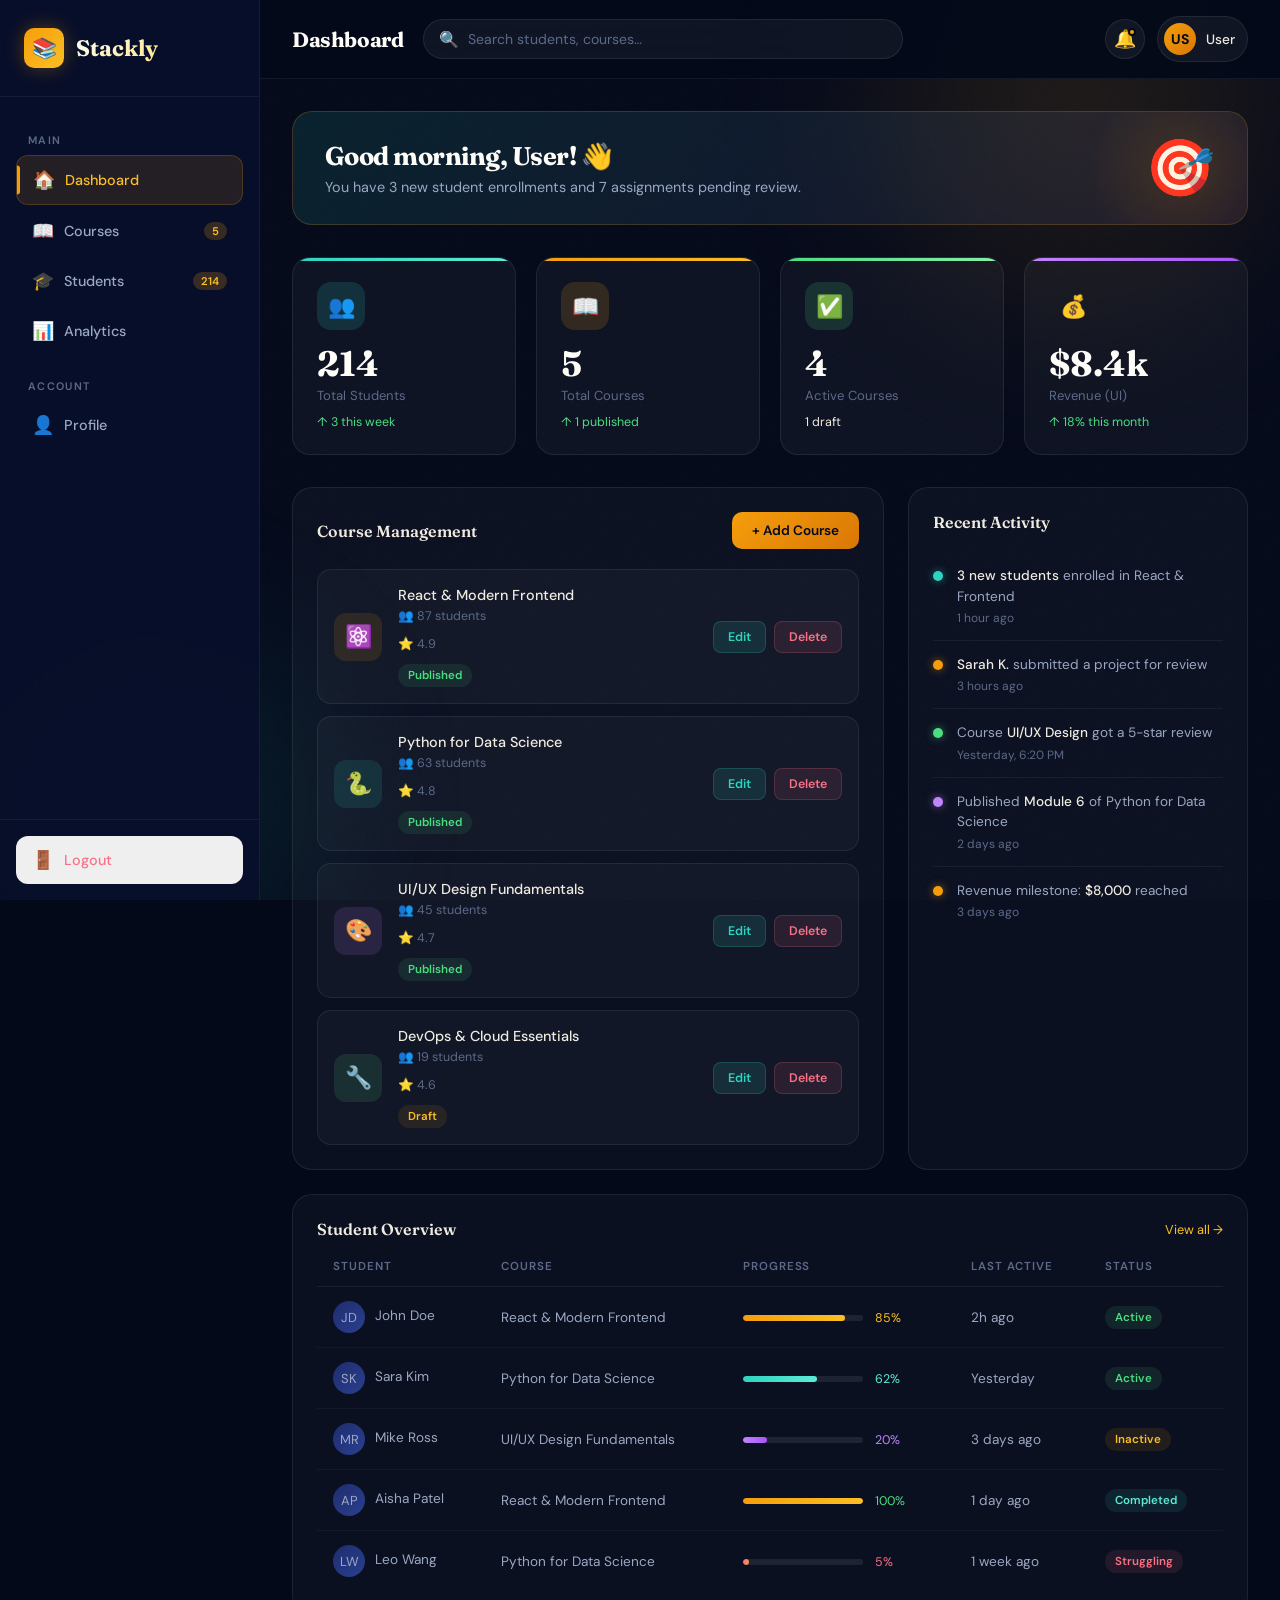
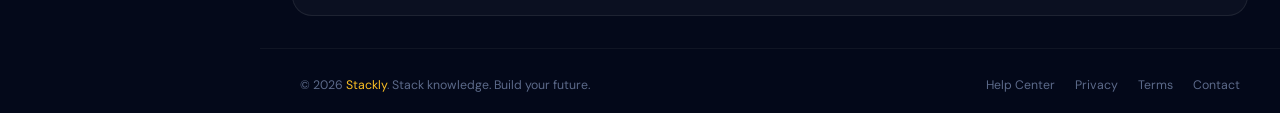
==== commit 08dedf3b: "changed dashboard progress" ====
--- a/dashboard-instructor.html
+++ b/dashboard-instructor.html
@@ -74,7 +74,7 @@
         <span class="search-icon">🔍</span>
         <input type="text" placeholder="Search students, courses…" />
       </div>
-      <div class="topbar-actions">
+      <!-- <div class="topbar-actions">
         <button class="notif-btn" title="Notifications">
           🔔
           <span class="notif-dot"></span>
@@ -83,7 +83,35 @@
           <div class="user-avatar" id="userAvatarTop">DR</div>
           <span class="user-name" id="userNameTop">Dr. Rivera</span>
         </div>
-      </div>
+      </div> -->
+
+
+
+
+
+
+
+
+      <div class="topbar-actions">
+
+  <!-- Bell Icon -->
+  <button class="notif-btn" title="Notifications"
+          onclick="window.location.href='404.html'">
+    🔔
+    <span class="notif-dot"></span>
+  </button>
+
+  <!-- User Profile -->
+  <div class="user-chip" onclick="switchSection('profile')" style="cursor:pointer;">
+    <div class="user-avatar" id="userAvatarTop">JS</div>
+    <span class="user-name" id="userNameTop">Jane Smith</span>
+  </div>
+
+</div>
+
+
+
+
     </header>
 
     <!-- ================================================
--- a/style.css
+++ b/style.css
@@ -410,7 +410,8 @@
 }
 
 .input-icon {
-  position: absolute;
+  position: relative;
+  top: 40px;
   left: 16px;
   bottom: 15px;
   font-size: 18px;
@@ -1438,7 +1439,7 @@
 .course-mgmt-meta {
   font-size: 0.78rem;
   color: var(--text-muted);
-  display: flex;
+  display: grid;
   gap: 12px;
 }
 
@@ -1611,9 +1612,31 @@
   .course-mgmt-actions { flex-direction: column; }
 }
 
+/* @media (max-width: 400px) {
+  .stats-grid { grid-template-columns: 1fr; margin-right: 15px}
+  .user-name { display: none; }
+  .stagger-2{margin-right: 15px;}
+  .stagger-3{margin-right: 15px;}
+  
+} */ 
+
+
+
+
 @media (max-width: 400px) {
-  .stats-grid { grid-template-columns: 1fr; }
-  .user-name { display: none; }
+  .stats-grid {
+    grid-template-columns: 1fr;
+    margin-right: 0;
+  }
+
+  .user-name {
+    display: none;
+  }
+
+  .stagger-2,
+  .stagger-3 {
+    margin-right: 0;
+  }
 }
 
 /* ============================================================
@@ -2514,4 +2537,75 @@
   .status-badge {
     margin-top: 8px;
   }
-}+} 
+
+
+
+
+
+
+
+
+
+@media (max-width: 768px) {
+
+  /* .sidebar {
+    position: fixed;
+    left: -260px;
+    top: 0;
+    width: 260px;
+    height: 100vh;
+    z-index: 1000;
+    transition: left 0.3s ease;
+  } */
+
+  .sidebar.active {
+    left: 0;
+  }
+
+  .main-content {
+    margin-left: 0 !important;
+    width: 100%;
+    padding: 15px;
+  }
+
+  .stats-grid,
+  .section-grid {
+    grid-template-columns: 1fr !important;
+  }
+
+  .topbar {
+    flex-wrap: wrap;
+    gap: 10px;
+  }
+
+  .search-bar {
+    width: 100%;
+  }
+
+  .welcome-banner {
+    flex-direction: column;
+    text-align: center;
+  }
+
+  .data-table {
+    display: block;
+    overflow-x: auto;
+    white-space: nowrap;
+  }
+
+  .user-name {
+    display: none;
+  }
+}
+
+
+
+
+@media (max-width: 400px) {
+  html,
+  body,
+  .main-content {
+    overflow-x: hidden;
+  }
+} 
